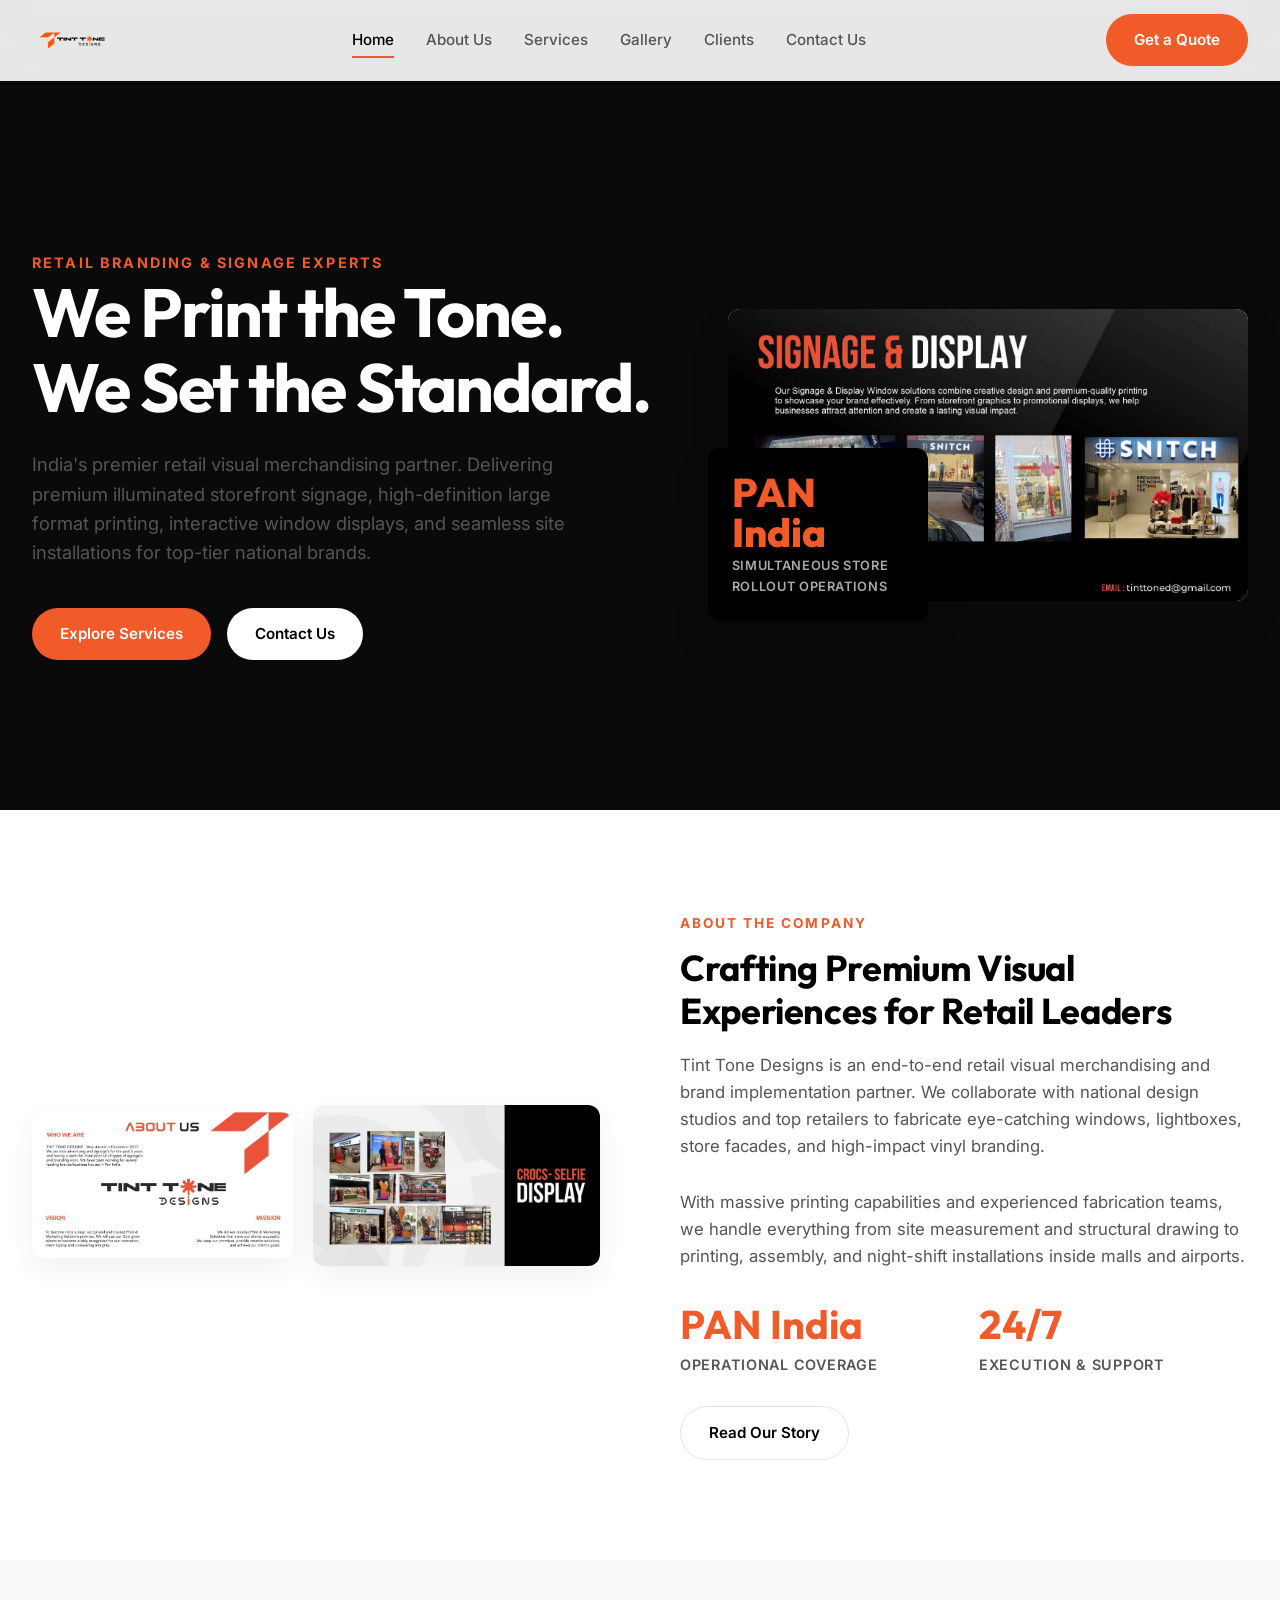
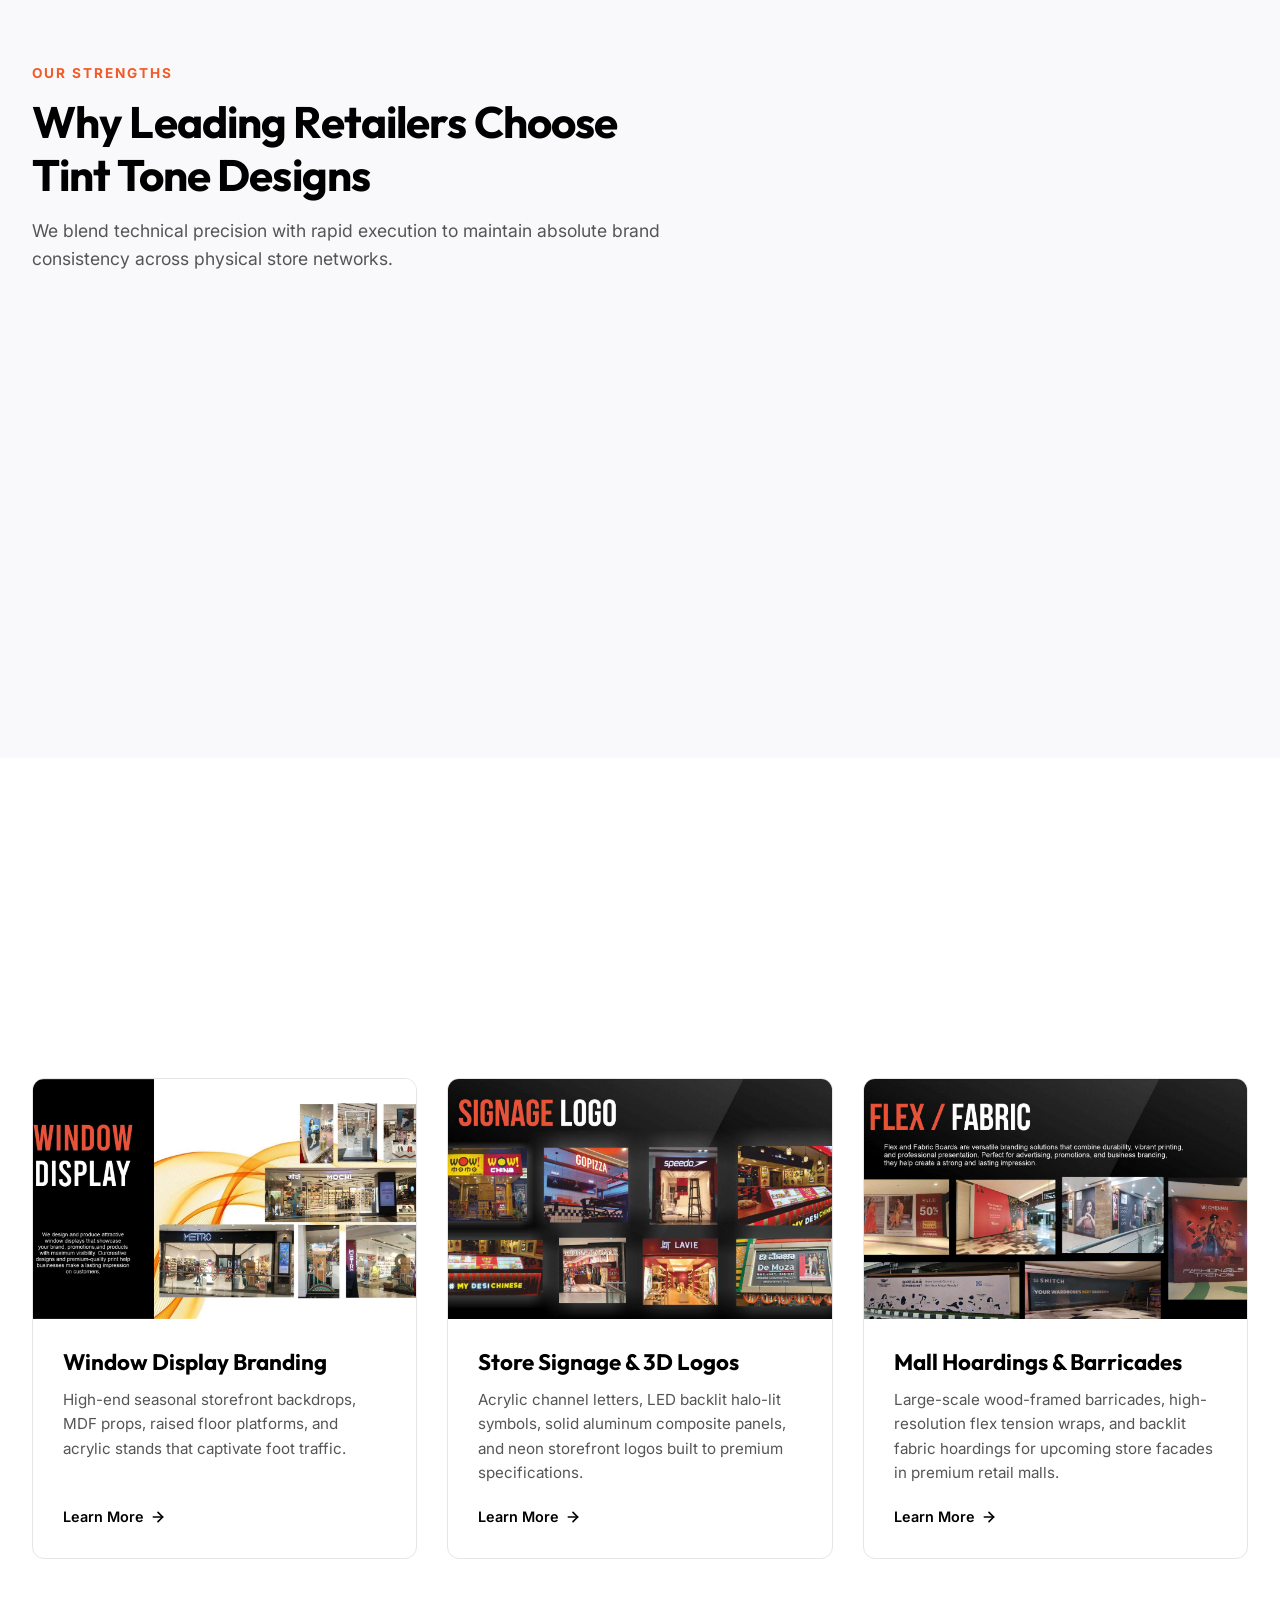
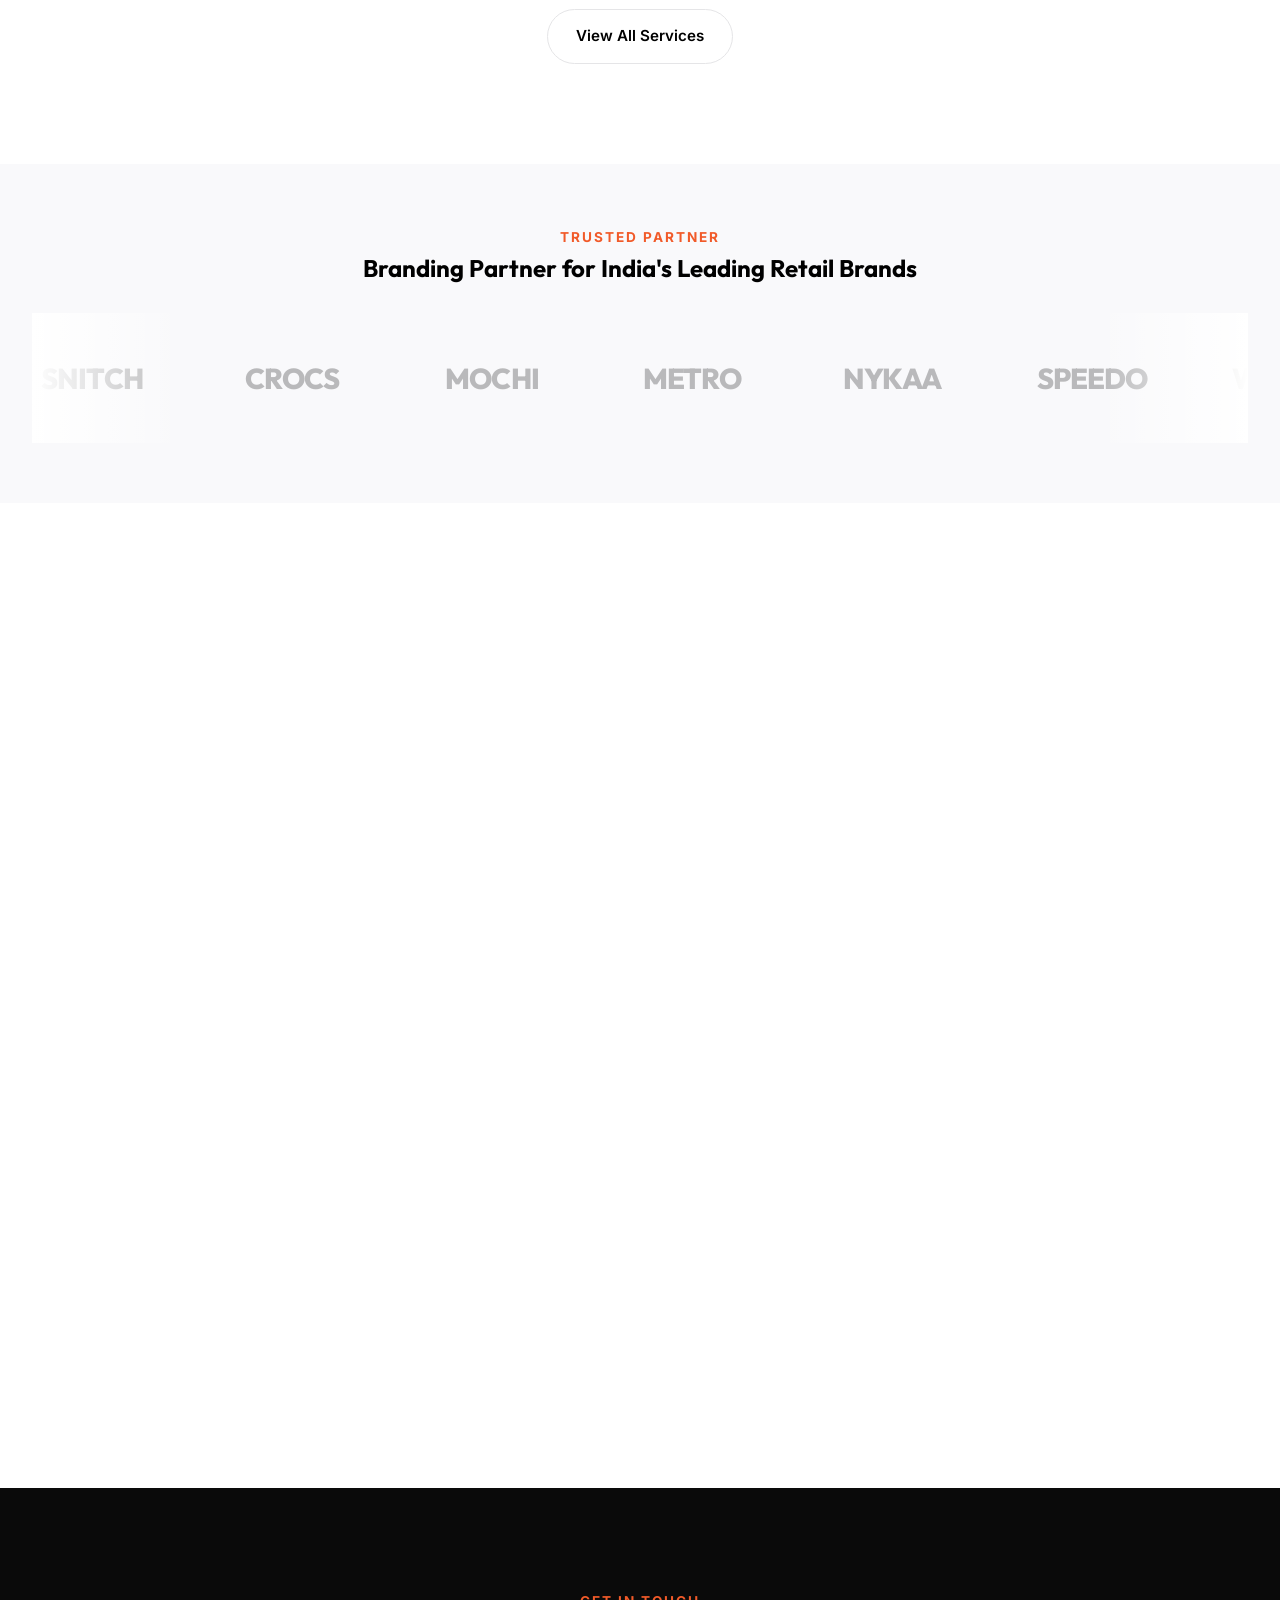
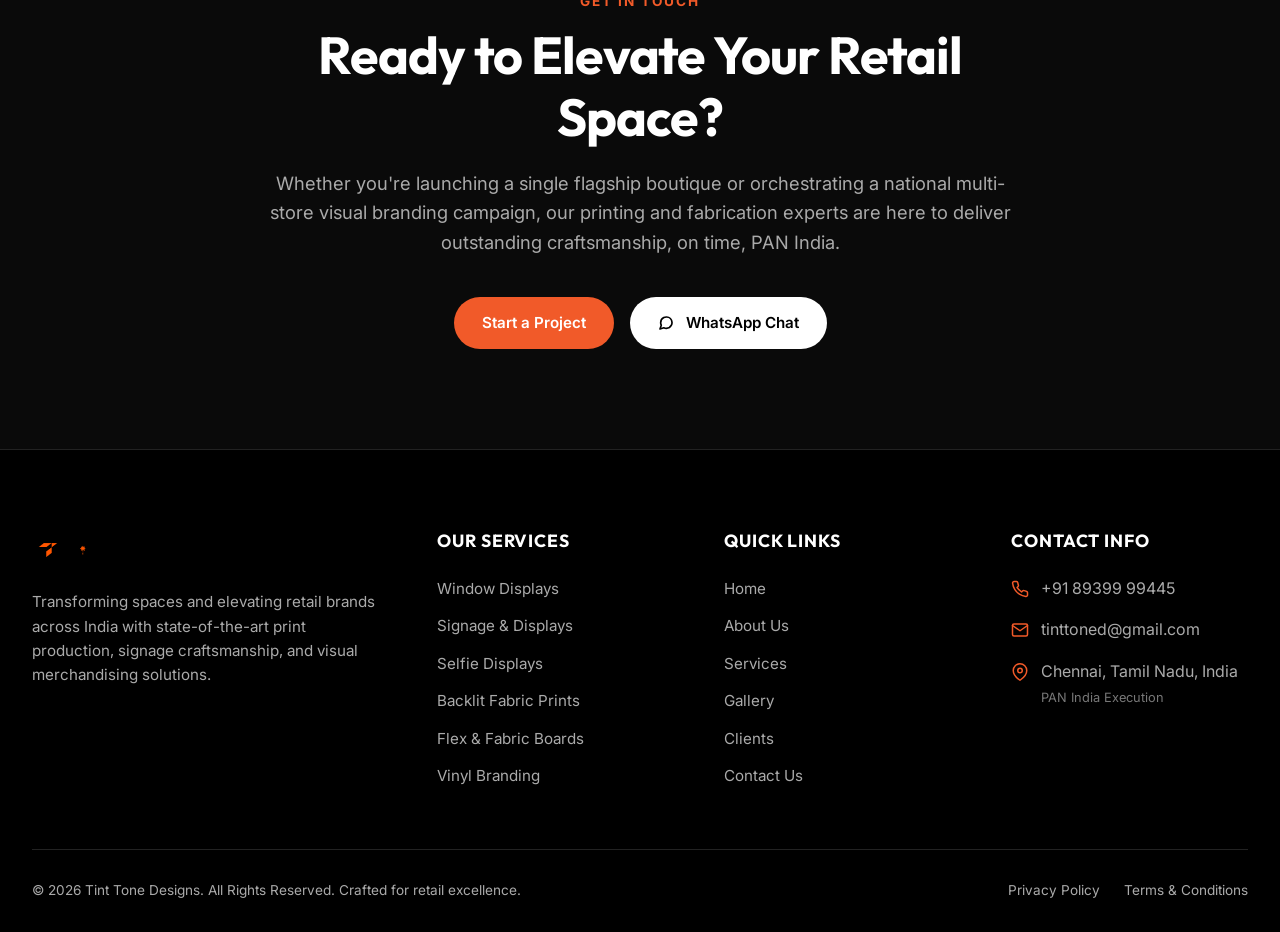
==== index.html @ 937b373a "Initial commit: Tint Tone Design website" ====
<!DOCTYPE html>
<html lang="en">
<head>
    <meta charset="UTF-8">
    <meta name="viewport" content="width=device-width, initial-scale=1.0">
    <title>Tint Tone Designs | Premium Retail Branding, Signage & Large Format Printing</title>
    <meta name="description" content="Tint Tone Designs is a premier retail branding, print production, and signage manufacturing company in India. End-to-end site branding, illuminated logos, and mall barricades.">
    <link rel="stylesheet" href="css/style.css">
</head>
<body>

    <!-- Header / Navbar -->
    <header class="header">
        <div class="container nav-container">
            <a href="index.html" class="logo">
                <img src="images/logo.png" alt="Tint Tone Designs Logo">
            </a>
            <nav class="nav-links">
                <a href="index.html" class="active">Home</a>
                <a href="about.html">About Us</a>
                <a href="services.html">Services</a>
                <a href="gallery.html">Gallery</a>
                <a href="clients.html">Clients</a>
                <a href="contact.html">Contact Us</a>
            </nav>
            <div class="nav-cta">
                <a href="contact.html" class="btn btn-primary">Get a Quote</a>
            </div>
            <div class="menu-toggle">
                <span></span>
                <span></span>
                <span></span>
            </div>
        </div>
    </header>

    <!-- Hero Section -->
    <section class="hero bg-dark">
        <div class="container">
            <div class="hero-grid">
                <div class="hero-content animate-fade-in">
                    <span class="hero-tag">Retail Branding & Signage Experts</span>
                    <h1>We Print the Tone. We Set the Standard.</h1>
                    <p>India's premier retail visual merchandising partner. Delivering premium illuminated storefront signage, high-definition large format printing, interactive window displays, and seamless site installations for top-tier national brands.</p>
                    <div class="hero-btns">
                        <a href="services.html" class="btn btn-primary">Explore Services</a>
                        <a href="contact.html" class="btn btn-white">Contact Us</a>
                    </div>
                </div>
                <div class="hero-image animate-fade-in" style="transition-delay: 0.2s;">
                    <div class="hero-img-wrapper">
                        <img src="images/TINT TONE  PORTFOLIO-05.jpg" alt="Premium Storefront Signage and Retail Branding Showcase - Snitch">
                    </div>
                    <div class="hero-badge">
                        <div class="number">PAN India</div>
                        <div class="text">Simultaneous Store Rollout Operations</div>
                    </div>
                </div>
            </div>
        </div>
    </section>

    <!-- Company Intro Section -->
    <section class="section">
        <div class="container">
            <div class="intro-grid">
                <div class="intro-image-grid animate-fade-in">
                    <div class="intro-img-col1">
                        <div class="intro-img">
                            <img src="images/TINT TONE  PORTFOLIO-02.jpg" alt="Tint Tone Designs Company Profile Cover">
                        </div>
                    </div>
                    <div class="intro-img">
                        <img src="images/TINT TONE  PORTFOLIO-06.jpg" alt="Retail Selfie Display Mockup - Crocs">
                    </div>
                </div>
                <div class="intro-content animate-fade-in" style="transition-delay: 0.2s;">
                    <span class="section-tag">About The Company</span>
                    <h3>Crafting Premium Visual Experiences for Retail Leaders</h3>
                    <p>Tint Tone Designs is an end-to-end retail visual merchandising and brand implementation partner. We collaborate with national design studios and top retailers to fabricate eye-catching windows, lightboxes, store facades, and high-impact vinyl branding.</p>
                    <p>With massive printing capabilities and experienced fabrication teams, we handle everything from site measurement and structural drawing to printing, assembly, and night-shift installations inside malls and airports.</p>
                    <div class="stats-grid">
                        <div class="stat-item">
                            <h4>PAN India</h4>
                            <p>Operational Coverage</p>
                        </div>
                        <div class="stat-item">
                            <h4>24/7</h4>
                            <p>Execution & Support</p>
                        </div>
                    </div>
                    <a href="about.html" class="btn btn-outline" style="margin-top: 30px;">Read Our Story</a>
                </div>
            </div>
        </div>
    </section>

    <!-- Why Choose Us Section -->
    <section class="section section-bg">
        <div class="container">
            <div class="section-header animate-fade-in">
                <span class="section-tag">Our Strengths</span>
                <h2>Why Leading Retailers Choose Tint Tone Designs</h2>
                <p>We blend technical precision with rapid execution to maintain absolute brand consistency across physical store networks.</p>
            </div>
            
            <div class="why-grid">
                <!-- Card 1 -->
                <div class="why-card animate-fade-in">
                    <div class="why-icon">
                        <svg xmlns="http://www.w3.org/2000/svg" width="24" height="24" viewBox="0 0 24 24" fill="none" stroke="currentColor" stroke-width="2" stroke-linecap="round" stroke-linejoin="round"><path d="M22 11.08V12a10 10 0 1 1-5.93-9.14"></path><polyline points="22 4 12 14.01 9 11.01"></polyline></svg>
                    </div>
                    <h3>End-to-End Delivery</h3>
                    <p>From initial site recce and engineering layouts to production, shipping, and professional on-site deployment, we run the entire pipeline.</p>
                </div>
                <!-- Card 2 -->
                <div class="why-card animate-fade-in" style="transition-delay: 0.1s;">
                    <div class="why-icon">
                        <svg xmlns="http://www.w3.org/2000/svg" width="24" height="24" viewBox="0 0 24 24" fill="none" stroke="currentColor" stroke-width="2" stroke-linecap="round" stroke-linejoin="round"><rect x="2" y="3" width="20" height="14" rx="2" ry="2"></rect><line x1="8" y1="21" x2="16" y2="21"></line><line x1="12" y1="17" x2="12" y2="21"></line></svg>
                    </div>
                    <h3>Advanced Print Labs</h3>
                    <p>Equipped with state-of-the-art Latex, UV flatbed, and sublimation fabric printers that ensure vibrant tones, precise colors, and durable finishes.</p>
                </div>
                <!-- Card 3 -->
                <div class="why-card animate-fade-in" style="transition-delay: 0.2s;">
                    <div class="why-icon">
                        <svg xmlns="http://www.w3.org/2000/svg" width="24" height="24" viewBox="0 0 24 24" fill="none" stroke="currentColor" stroke-width="2" stroke-linecap="round" stroke-linejoin="round"><path d="M12 22s8-4 8-10V5l-8-3-8 3v7c0 6 8 10 8 10z"></path></svg>
                    </div>
                    <h3>Mall Compliance Experts</h3>
                    <p>We work in perfect coordination with leading mall operations, ensuring proper structural stability certificates, fire-retardant materials, and safe overnight execution.</p>
                </div>
            </div>
        </div>
    </section>

    <!-- Featured Services Section -->
    <section class="section">
        <div class="container">
            <div class="section-header animate-fade-in">
                <span class="section-tag">What We Do</span>
                <h2>Specialized Retail Solutions</h2>
                <p>Discover our key print manufacturing and storefront visual branding capabilities.</p>
            </div>

            <div class="services-grid">
                <!-- Card 1 -->
                <div class="service-card animate-fade-in">
                    <div class="service-img-wrapper">
                        <img src="images/TINT TONE  PORTFOLIO-04.jpg" alt="Window Display Branding - Mochi / Metro">
                    </div>
                    <div class="service-card-body">
                        <h3>Window Display Branding</h3>
                        <p>High-end seasonal storefront backdrops, MDF props, raised floor platforms, and acrylic stands that captivate foot traffic.</p>
                        <a href="services.html#window-displays" class="service-card-link">
                            Learn More 
                            <svg xmlns="http://www.w3.org/2000/svg" width="16" height="16" viewBox="0 0 24 24" fill="none" stroke="currentColor" stroke-width="2.5" stroke-linecap="round" stroke-linejoin="round"><line x1="5" y1="12" x2="19" y2="12"></line><polyline points="12 5 19 12 12 19"></polyline></svg>
                        </a>
                    </div>
                </div>
                <!-- Card 2 -->
                <div class="service-card animate-fade-in" style="transition-delay: 0.1s;">
                    <div class="service-img-wrapper">
                        <img src="images/TINT TONE  PORTFOLIO-07.jpg" alt="Illuminated Signage & 3D Logo Fabrication">
                    </div>
                    <div class="service-card-body">
                        <h3>Store Signage & 3D Logos</h3>
                        <p>Acrylic channel letters, LED backlit halo-lit symbols, solid aluminum composite panels, and neon storefront logos built to premium specifications.</p>
                        <a href="services.html#store-signage" class="service-card-link">
                            Learn More 
                            <svg xmlns="http://www.w3.org/2000/svg" width="16" height="16" viewBox="0 0 24 24" fill="none" stroke="currentColor" stroke-width="2.5" stroke-linecap="round" stroke-linejoin="round"><line x1="5" y1="12" x2="19" y2="12"></line><polyline points="12 5 19 12 12 19"></polyline></svg>
                        </a>
                    </div>
                </div>
                <!-- Card 3 -->
                <div class="service-card animate-fade-in" style="transition-delay: 0.2s;">
                    <div class="service-img-wrapper">
                        <img src="images/TINT TONE  PORTFOLIO-09.jpg" alt="Mall Barricades & Hoardings - Third Wave Coffee / Snitch">
                    </div>
                    <div class="service-card-body">
                        <h3>Mall Hoardings & Barricades</h3>
                        <p>Large-scale wood-framed barricades, high-resolution flex tension wraps, and backlit fabric hoardings for upcoming store facades in premium retail malls.</p>
                        <a href="services.html#fabric-barricades" class="service-card-link">
                            Learn More 
                            <svg xmlns="http://www.w3.org/2000/svg" width="16" height="16" viewBox="0 0 24 24" fill="none" stroke="currentColor" stroke-width="2.5" stroke-linecap="round" stroke-linejoin="round"><line x1="5" y1="12" x2="19" y2="12"></line><polyline points="12 5 19 12 12 19"></polyline></svg>
                        </a>
                    </div>
                </div>
            </div>
            
            <div style="text-align: center; margin-top: 50px;" class="animate-fade-in">
                <a href="services.html" class="btn btn-outline">View All Services</a>
            </div>
        </div>
    </section>

    <!-- Client Logo Marquee Section -->
    <section class="section section-bg" style="padding: 60px 0;">
        <div class="container">
            <div style="text-align: center; margin-bottom: 30px;" class="animate-fade-in">
                <span class="section-tag">Trusted Partner</span>
                <h3 style="font-size: 1.5rem; margin-top: 5px;">Branding Partner for India's Leading Retail Brands</h3>
            </div>
            
            <div class="marquee-container animate-fade-in">
                <div class="marquee-track">
                    <!-- Original set -->
                    <div class="marquee-logo"><span>SNITCH</span></div>
                    <div class="marquee-logo"><span>CROCS</span></div>
                    <div class="marquee-logo"><span>MOCHI</span></div>
                    <div class="marquee-logo"><span>METRO</span></div>
                    <div class="marquee-logo"><span>NYKAA</span></div>
                    <div class="marquee-logo"><span>SPEEDO</span></div>
                    <div class="marquee-logo"><span>WOW! MOMO</span></div>
                    <div class="marquee-logo"><span>MEENA BAZAAR</span></div>
                    <div class="marquee-logo"><span>THIRD WAVE COFFEE</span></div>
                    <div class="marquee-logo"><span>LIFESTYLE</span></div>
                    
                    <!-- Duplicate set for infinite loop -->
                    <div class="marquee-logo"><span>SNITCH</span></div>
                    <div class="marquee-logo"><span>CROCS</span></div>
                    <div class="marquee-logo"><span>MOCHI</span></div>
                    <div class="marquee-logo"><span>METRO</span></div>
                    <div class="marquee-logo"><span>NYKAA</span></div>
                    <div class="marquee-logo"><span>SPEEDO</span></div>
                    <div class="marquee-logo"><span>WOW! MOMO</span></div>
                    <div class="marquee-logo"><span>MEENA BAZAAR</span></div>
                    <div class="marquee-logo"><span>THIRD WAVE COFFEE</span></div>
                    <div class="marquee-logo"><span>LIFESTYLE</span></div>
                </div>
            </div>
        </div>
    </section>

    <!-- Project Showcase Preview -->
    <section class="section">
        <div class="container">
            <div class="section-header animate-fade-in">
                <span class="section-tag">Portfolio Showcase</span>
                <h2>Recent Installations</h2>
                <p>Browse high-definition portfolio plates showing our visual branding and signage execution on sites.</p>
            </div>

            <div class="gallery-grid">
                <!-- Item 1 -->
                <div class="gallery-item animate-fade-in" data-src="images/TINT TONE  PORTFOLIO-04.jpg" data-caption="Window Display - Mochi & Metro Storefronts">
                    <img src="images/TINT TONE  PORTFOLIO-04.jpg" alt="Window Display - Mochi & Metro Storefronts">
                    <div class="gallery-item-overlay">
                        <h4>Window Display</h4>
                        <span>Mochi & Metro Shoes</span>
                    </div>
                </div>
                <!-- Item 2 -->
                <div class="gallery-item animate-fade-in" style="transition-delay: 0.1s;" data-src="images/TINT TONE  PORTFOLIO-05.jpg" data-caption="Storefront Signage & Display - Snitch">
                    <img src="images/TINT TONE  PORTFOLIO-05.jpg" alt="Storefront Signage & Display - Snitch">
                    <div class="gallery-item-overlay">
                        <h4>Signage & Display</h4>
                        <span>Snitch Retail Store</span>
                    </div>
                </div>
                <!-- Item 3 -->
                <div class="gallery-item animate-fade-in" style="transition-delay: 0.2s;" data-src="images/TINT TONE  PORTFOLIO-06.jpg" data-caption="Interactive Selfie Display - Crocs Store">
                    <img src="images/TINT TONE  PORTFOLIO-06.jpg" alt="Interactive Selfie Display - Crocs Store">
                    <div class="gallery-item-overlay">
                        <h4>Selfie Display Setup</h4>
                        <span>Crocs Interactive In-Store</span>
                    </div>
                </div>
                <!-- Item 4 -->
                <div class="gallery-item animate-fade-in" style="transition-delay: 0.3s;" data-src="images/TINT TONE  PORTFOLIO-07.jpg" data-caption="Signage Logo & Illuminated Branding - Wow! Momo, Speedo, Meena Bazaar">
                    <img src="images/TINT TONE  PORTFOLIO-07.jpg" alt="Signage Logo & Illuminated Branding - Wow! Momo, Speedo, Meena Bazaar">
                    <div class="gallery-item-overlay">
                        <h4>Illuminated Logos</h4>
                        <span>Various Retail Brands</span>
                    </div>
                </div>
            </div>

            <div style="text-align: center; margin-top: 50px;" class="animate-fade-in">
                <a href="gallery.html" class="btn btn-primary">Open Full Gallery</a>
            </div>
        </div>
    </section>

    <!-- Project Lightbox Modal -->
    <div id="lightbox" class="lightbox-modal">
        <div class="lightbox-content">
            <button class="lightbox-close">&times;</button>
            <button class="lightbox-nav lightbox-prev">&#10094;</button>
            <img class="lightbox-img" src="" alt="Lightbox View">
            <button class="lightbox-nav lightbox-next">&#10095;</button>
            <div class="lightbox-caption"></div>
        </div>
    </div>

    <!-- Contact CTA Section -->
    <section class="section bg-dark cta-section">
        <div class="container animate-fade-in">
            <div class="cta-content">
                <span class="section-tag" style="color: var(--primary);">Get in touch</span>
                <h2 style="margin-top: 10px;">Ready to Elevate Your Retail Space?</h2>
                <p>Whether you're launching a single flagship boutique or orchestrating a national multi-store visual branding campaign, our printing and fabrication experts are here to deliver outstanding craftsmanship, on time, PAN India.</p>
                <div class="cta-btns">
                    <a href="contact.html" class="btn btn-primary">Start a Project</a>
                    <a href="https://wa.me/918939999445" target="_blank" class="btn btn-white">
                        <svg xmlns="http://www.w3.org/2000/svg" width="16" height="16" viewBox="0 0 24 24" fill="none" stroke="currentColor" stroke-width="2.5" stroke-linecap="round" stroke-linejoin="round" style="vertical-align: middle; margin-right: 4px;"><path d="M21 11.5a8.38 8.38 0 0 1-.9 3.8 8.5 8.5 0 0 1-7.6 4.7 8.38 8.38 0 0 1-3.8-.9L3 21l1.9-5.7a8.38 8.38 0 0 1-.9-3.8 8.5 8.5 0 0 1 4.7-7.6 8.38 8.38 0 0 1 3.8-.9h.5a8.48 8.48 0 0 1 8 8v.5z"></path></svg>
                        WhatsApp Chat
                    </a>
                </div>
            </div>
        </div>
    </section>

    <!-- Footer -->
    <footer class="footer">
        <div class="container">
            <div class="footer-grid">
                <div class="footer-col footer-col-logo">
                    <img src="images/logo.png" alt="Tint Tone Designs Logo">
                    <p style="margin-top: 15px;">Transforming spaces and elevating retail brands across India with state-of-the-art print production, signage craftsmanship, and visual merchandising solutions.</p>
                </div>
                <div class="footer-col">
                    <h3>Our Services</h3>
                    <ul class="footer-links">
                        <li><a href="services.html#window-displays">Window Displays</a></li>
                        <li><a href="services.html#store-signage">Signage & Displays</a></li>
                        <li><a href="services.html#interactive-selfie">Selfie Displays</a></li>
                        <li><a href="services.html#backlit-fabric">Backlit Fabric Prints</a></li>
                        <li><a href="services.html#fabric-barricades">Flex & Fabric Boards</a></li>
                        <li><a href="services.html#vinyl-branding">Vinyl Branding</a></li>
                    </ul>
                </div>
                <div class="footer-col">
                    <h3>Quick Links</h3>
                    <ul class="footer-links">
                        <li><a href="index.html">Home</a></li>
                        <li><a href="about.html">About Us</a></li>
                        <li><a href="services.html">Services</a></li>
                        <li><a href="gallery.html">Gallery</a></li>
                        <li><a href="clients.html">Clients</a></li>
                        <li><a href="contact.html">Contact Us</a></li>
                    </ul>
                </div>
                <div class="footer-col">
                    <h3>Contact Info</h3>
                    <div class="footer-contact-info">
                        <div class="footer-contact-item">
                            <svg xmlns="http://www.w3.org/2000/svg" width="18" height="18" viewBox="0 0 24 24" fill="none" stroke="currentColor" stroke-width="2" stroke-linecap="round" stroke-linejoin="round"><path d="M22 16.92v3a2 2 0 0 1-2.18 2 19.79 19.79 0 0 1-8.63-3.07 19.5 19.5 0 0 1-6-6 19.79 19.79 0 0 1-3.07-8.67A2 2 0 0 1 4.11 2h3a2 2 0 0 1 2 1.72 12.84 12.84 0 0 0 .7 2.81 2 2 0 0 1-.45 2.11L8.09 9.91a16 16 0 0 0 6 6l1.27-1.27a2 2 0 0 1 2.11-.45 12.84 12.84 0 0 0 2.81.7A2 2 0 0 1 22 16.92z"></path></svg>
                            <span>+91 89399 99445</span>
                        </div>
                        <div class="footer-contact-item">
                            <svg xmlns="http://www.w3.org/2000/svg" width="18" height="18" viewBox="0 0 24 24" fill="none" stroke="currentColor" stroke-width="2" stroke-linecap="round" stroke-linejoin="round"><path d="M4 4h16c1.1 0 2 .9 2 2v12c0 1.1-.9 2-2 2H4c-1.1 0-2-.9-2-2V6c0-1.1.9-2 2-2z"></path><polyline points="22,6 12,13 2,6"></polyline></svg>
                            <span>tinttoned@gmail.com</span>
                        </div>
                        <div class="footer-contact-item">
                            <svg xmlns="http://www.w3.org/2000/svg" width="18" height="18" viewBox="0 0 24 24" fill="none" stroke="currentColor" stroke-width="2" stroke-linecap="round" stroke-linejoin="round"><path d="M21 10c0 7-9 13-9 13s-9-6-9-13a9 9 0 0 1 18 0z"></path><circle cx="12" cy="10" r="3"></circle></svg>
                            <span>Chennai, Tamil Nadu, India<br><span style="font-size: 0.8rem; opacity: 0.7;">PAN India Execution</span></span>
                        </div>
                    </div>
                </div>
            </div>
            <div class="footer-bottom">
                <p>&copy; <span id="currentYear"></span> Tint Tone Designs. All Rights Reserved. Crafted for retail excellence.</p>
                <div class="footer-bottom-links">
                    <a href="#">Privacy Policy</a>
                    <a href="#">Terms & Conditions</a>
                </div>
            </div>
        </div>
    </footer>

    <script src="js/main.js"></script>
</body>
</html>
---- css/style.css ----
@import url('https://fonts.googleapis.com/css2?family=Inter:wght@300;400;500;600;700&family=Outfit:wght@400;500;600;700;800&display=swap');

:root {
    --primary: #F15A29;
    --primary-rgb: 241, 90, 41;
    --primary-dark: #d6491a;
    --black: #000000;
    --dark-bg: #0a0a0a;
    --dark-card: #141414;
    --dark-border: #222222;
    --text-dark: #111111;
    --text-muted: #555555;
    --text-light: #ffffff;
    --text-light-muted: #aaaaaa;
    --light-bg: #ffffff;
    --section-bg: #f9f9fb;
    --border-color: #e5e5e7;
    --font-title: 'Outfit', sans-serif;
    --font-body: 'Inter', sans-serif;
    --transition: all 0.4s cubic-bezier(0.16, 1, 0.3, 1);
    --shadow-sm: 0 2px 8px rgba(0, 0, 0, 0.04);
    --shadow-md: 0 10px 30px rgba(0, 0, 0, 0.06);
    --shadow-lg: 0 20px 40px rgba(0, 0, 0, 0.1);
    --radius-sm: 6px;
    --radius-md: 12px;
    --radius-lg: 24px;
    --radius-full: 9999px;
}

/* Base reset */
* {
    margin: 0;
    padding: 0;
    box-sizing: border-box;
}

html {
    scroll-behavior: smooth;
    font-size: 16px;
}

body {
    font-family: var(--font-body);
    background-color: var(--light-bg);
    color: var(--text-dark);
    line-height: 1.6;
    overflow-x: hidden;
    -webkit-font-smoothing: antialiased;
}

h1, h2, h3, h4, h5, h6 {
    font-family: var(--font-title);
    font-weight: 700;
    line-height: 1.2;
    color: var(--black);
}

a {
    text-decoration: none;
    color: inherit;
    transition: var(--transition);
}

img {
    max-width: 100%;
    height: auto;
    display: block;
}

ul {
    list-style: none;
}

button, input, textarea {
    font-family: inherit;
    border: none;
    outline: none;
    background: none;
}

/* Utility classes */
.container {
    width: 100%;
    max-width: 1280px;
    margin: 0 auto;
    padding: 0 32px;
}

@media (max-width: 768px) {
    .container {
        padding: 0 20px;
    }
}

.section {
    padding: 100px 0;
}

@media (max-width: 768px) {
    .section {
        padding: 70px 0;
    }
}

.section-bg {
    background-color: var(--section-bg);
}

.section-header {
    max-width: 650px;
    margin-bottom: 60px;
}

.section-header h2 {
    font-size: 2.75rem;
    margin-top: 10px;
    letter-spacing: -0.02em;
}

@media (max-width: 768px) {
    .section-header h2 {
        font-size: 2.25rem;
    }
}

.section-tag {
    font-size: 0.85rem;
    font-weight: 700;
    text-transform: uppercase;
    letter-spacing: 0.15em;
    color: var(--primary);
    display: inline-block;
}

.section-header p {
    font-size: 1.1rem;
    color: var(--text-muted);
    margin-top: 15px;
}

.text-orange {
    color: var(--primary);
}

.bg-dark {
    background-color: var(--dark-bg);
    color: var(--text-light);
}

.bg-dark h1, .bg-dark h2, .bg-dark h3, .bg-dark h4 {
    color: var(--text-light);
}

/* Buttons */
.btn {
    display: inline-flex;
    align-items: center;
    justify-content: center;
    padding: 14px 28px;
    font-size: 0.95rem;
    font-weight: 600;
    border-radius: var(--radius-full);
    transition: var(--transition);
    cursor: pointer;
    gap: 8px;
}

.btn-primary {
    background-color: var(--primary);
    color: var(--text-light);
}

.btn-primary:hover {
    background-color: var(--primary-dark);
    transform: translateY(-2px);
    box-shadow: 0 10px 20px rgba(241, 90, 41, 0.2);
}

.btn-outline {
    border: 1px solid var(--border-color);
    color: var(--black);
}

.btn-outline:hover {
    border-color: var(--black);
    background-color: var(--black);
    color: var(--text-light);
    transform: translateY(-2px);
}

.btn-white {
    background-color: var(--light-bg);
    color: var(--black);
}

.btn-white:hover {
    background-color: var(--border-color);
    transform: translateY(-2px);
    box-shadow: 0 10px 20px rgba(255, 255, 255, 0.1);
}

.btn-dark {
    background-color: var(--black);
    color: var(--text-light);
}

.btn-dark:hover {
    background-color: #222222;
    transform: translateY(-2px);
}

/* Header & Navbar */
.header {
    position: fixed;
    top: 0;
    left: 0;
    width: 100%;
    z-index: 1000;
    background-color: rgba(255, 255, 255, 0.9);
    backdrop-filter: blur(15px);
    border-bottom: 1px solid var(--border-color);
    transition: var(--transition);
}

.header.scrolled {
    padding: 10px 0;
    box-shadow: var(--shadow-sm);
}

.nav-container {
    display: flex;
    justify-content: space-between;
    align-items: center;
    height: 80px;
    transition: var(--transition);
}

.header.scrolled .nav-container {
    height: 65px;
}

.logo img {
    height: 45px;
    width: auto;
    object-fit: contain;
    transition: var(--transition);
}

.header.scrolled .logo img {
    height: 38px;
}

.nav-links {
    display: flex;
    gap: 32px;
}

.nav-links a {
    font-size: 0.95rem;
    font-weight: 500;
    color: var(--text-muted);
    position: relative;
    padding: 6px 0;
}

.nav-links a:hover, .nav-links a.active {
    color: var(--black);
}

.nav-links a::after {
    content: '';
    position: absolute;
    bottom: 0;
    left: 0;
    width: 0;
    height: 2px;
    background-color: var(--primary);
    transition: var(--transition);
}

.nav-links a:hover::after, .nav-links a.active::after {
    width: 100%;
}

.nav-cta {
    display: flex;
    align-items: center;
}

.menu-toggle {
    display: none;
    flex-direction: column;
    gap: 6px;
    cursor: pointer;
    z-index: 1001;
    width: 28px;
    height: 20px;
    justify-content: space-between;
}

.menu-toggle span {
    display: block;
    width: 100%;
    height: 2px;
    background-color: var(--black);
    transition: var(--transition);
}

/* Mobile Menu */
@media (max-width: 992px) {
    .menu-toggle {
        display: flex;
    }

    .nav-links {
        position: fixed;
        top: 0;
        right: -100%;
        width: 300px;
        height: 100vh;
        background-color: var(--light-bg);
        flex-direction: column;
        padding: 100px 40px;
        gap: 24px;
        box-shadow: var(--shadow-lg);
        transition: var(--transition);
        z-index: 999;
    }

    .nav-links.active {
        right: 0;
    }

    .nav-cta {
        display: none;
    }
    
    .menu-toggle.active span:nth-child(1) {
        transform: translateY(9px) rotate(45deg);
    }
    
    .menu-toggle.active span:nth-child(2) {
        opacity: 0;
    }
    
    .menu-toggle.active span:nth-child(3) {
        transform: translateY(-9px) rotate(-45deg);
    }
}

/* Hero Section */
.hero {
    position: relative;
    min-height: 90vh;
    display: flex;
    align-items: center;
    padding-top: 100px;
    overflow: hidden;
}

.hero-grid {
    display: grid;
    grid-template-columns: 1.1fr 0.9fr;
    align-items: center;
    gap: 60px;
}

@media (max-width: 992px) {
    .hero-grid {
        grid-template-columns: 1fr;
        text-align: center;
        gap: 40px;
    }
}

.hero-content {
    max-width: 650px;
}

.hero-tag {
    font-size: 0.9rem;
    font-weight: 700;
    text-transform: uppercase;
    letter-spacing: 0.15em;
    color: var(--primary);
    margin-bottom: 20px;
}

.hero-content h1 {
    font-size: 4.25rem;
    line-height: 1.1;
    letter-spacing: -0.03em;
    margin-bottom: 25px;
}

@media (max-width: 768px) {
    .hero-content h1 {
        font-size: 3rem;
    }
}

.hero-content p {
    font-size: 1.15rem;
    color: var(--text-muted);
    margin-bottom: 40px;
    font-weight: 400;
    max-width: 550px;
}

@media (max-width: 992px) {
    .hero-content p {
        margin-left: auto;
        margin-right: auto;
    }
}

.hero-btns {
    display: flex;
    gap: 16px;
}

@media (max-width: 992px) {
    .hero-btns {
        justify-content: center;
    }
}

@media (max-width: 480px) {
    .hero-btns {
        flex-direction: column;
        align-items: stretch;
    }
}

.hero-image {
    position: relative;
    width: 100%;
}

.hero-img-wrapper {
    position: relative;
    border-radius: var(--radius-md);
    overflow: hidden;
    box-shadow: var(--shadow-lg);
    background-color: var(--border-color);
}

.hero-img-wrapper img {
    width: 100%;
    height: 100%;
    object-fit: cover;
    transform: scale(1.02);
    transition: var(--transition);
}

.hero-img-wrapper:hover img {
    transform: scale(1.05);
}

.hero-badge {
    position: absolute;
    bottom: -20px;
    left: -20px;
    background-color: var(--black);
    color: var(--text-light);
    padding: 24px;
    border-radius: var(--radius-md);
    box-shadow: var(--shadow-lg);
    z-index: 10;
    max-width: 220px;
}

@media (max-width: 768px) {
    .hero-badge {
        display: none;
    }
}

.hero-badge .number {
    font-family: var(--font-title);
    font-size: 2.5rem;
    font-weight: 800;
    color: var(--primary);
    line-height: 1;
    margin-bottom: 4px;
}

.hero-badge .text {
    font-size: 0.8rem;
    font-weight: 600;
    text-transform: uppercase;
    letter-spacing: 0.05em;
    color: var(--text-light-muted);
}

/* Introduction / About Summary Section */
.intro-grid {
    display: grid;
    grid-template-columns: 1fr 1fr;
    gap: 80px;
    align-items: center;
}

@media (max-width: 992px) {
    .intro-grid {
        grid-template-columns: 1fr;
        gap: 40px;
    }
}

.intro-image-grid {
    display: grid;
    grid-template-columns: 1fr 1.1fr;
    gap: 20px;
    align-items: center;
}

.intro-img-col1 {
    display: flex;
    flex-direction: column;
    gap: 20px;
}

.intro-img {
    border-radius: var(--radius-md);
    overflow: hidden;
    box-shadow: var(--shadow-md);
}

.intro-img img {
    width: 100%;
    object-fit: cover;
}

.intro-content h3 {
    font-size: 2.25rem;
    margin-top: 10px;
    margin-bottom: 20px;
    letter-spacing: -0.01em;
}

.intro-content p {
    color: var(--text-muted);
    font-size: 1.05rem;
    margin-bottom: 30px;
}

.stats-grid {
    display: grid;
    grid-template-columns: 1fr 1fr;
    gap: 30px;
}

.stat-item h4 {
    font-size: 2.5rem;
    font-weight: 700;
    color: var(--primary);
}

.stat-item p {
    font-size: 0.9rem;
    font-weight: 600;
    text-transform: uppercase;
    letter-spacing: 0.05em;
    color: var(--text-muted);
    margin-top: 5px;
    margin-bottom: 0;
}

/* Why Choose Us Section */
.why-grid {
    display: grid;
    grid-template-columns: repeat(3, 1fr);
    gap: 30px;
}

@media (max-width: 992px) {
    .why-grid {
        grid-template-columns: repeat(2, 1fr);
    }
}

@media (max-width: 768px) {
    .why-grid {
        grid-template-columns: 1fr;
    }
}

.why-card {
    background-color: var(--light-bg);
    border: 1px solid var(--border-color);
    padding: 40px;
    border-radius: var(--radius-md);
    transition: var(--transition);
}

.why-card:hover {
    transform: translateY(-5px);
    box-shadow: var(--shadow-md);
    border-color: var(--primary);
}

.why-icon {
    width: 60px;
    height: 60px;
    background-color: rgba(241, 90, 41, 0.06);
    border-radius: 50%;
    display: flex;
    align-items: center;
    justify-content: center;
    margin-bottom: 24px;
    color: var(--primary);
    font-size: 1.5rem;
    transition: var(--transition);
}

.why-card:hover .why-icon {
    background-color: var(--primary);
    color: var(--text-light);
}

.why-card h3 {
    font-size: 1.35rem;
    margin-bottom: 12px;
}

.why-card p {
    color: var(--text-muted);
    font-size: 0.95rem;
}

/* Services Page & Cards */
.services-grid {
    display: grid;
    grid-template-columns: repeat(3, 1fr);
    gap: 30px;
}

@media (max-width: 992px) {
    .services-grid {
        grid-template-columns: repeat(2, 1fr);
    }
}

@media (max-width: 768px) {
    .services-grid {
        grid-template-columns: 1fr;
    }
}

.service-card {
    background-color: var(--light-bg);
    border: 1px solid var(--border-color);
    border-radius: var(--radius-md);
    overflow: hidden;
    transition: var(--transition);
    height: 100%;
    display: flex;
    flex-direction: column;
}

.service-card:hover {
    transform: translateY(-5px);
    box-shadow: var(--shadow-md);
    border-color: var(--primary);
}

.service-img-wrapper {
    position: relative;
    height: 240px;
    overflow: hidden;
    background-color: var(--border-color);
}

.service-img-wrapper img {
    width: 100%;
    height: 100%;
    object-fit: cover;
    transition: var(--transition);
}

.service-card:hover .service-img-wrapper img {
    transform: scale(1.05);
}

.service-card-body {
    padding: 30px;
    flex-grow: 1;
    display: flex;
    flex-direction: column;
}

.service-card h3 {
    font-size: 1.4rem;
    margin-bottom: 12px;
}

.service-card p {
    color: var(--text-muted);
    font-size: 0.95rem;
    margin-bottom: 20px;
    flex-grow: 1;
}

.service-card-link {
    font-weight: 600;
    font-size: 0.9rem;
    color: var(--black);
    display: inline-flex;
    align-items: center;
    gap: 6px;
    margin-top: auto;
}

.service-card-link svg {
    transition: var(--transition);
}

.service-card:hover .service-card-link {
    color: var(--primary);
}

.service-card:hover .service-card-link svg {
    transform: translateX(4px);
}

/* Gallery & Lightbox */
.gallery-filter {
    display: flex;
    justify-content: center;
    gap: 12px;
    margin-bottom: 40px;
    flex-wrap: wrap;
}

.filter-btn {
    padding: 10px 24px;
    font-size: 0.9rem;
    font-weight: 600;
    border-radius: var(--radius-full);
    border: 1px solid var(--border-color);
    cursor: pointer;
    transition: var(--transition);
    background-color: var(--light-bg);
}

.filter-btn.active, .filter-btn:hover {
    background-color: var(--black);
    color: var(--text-light);
    border-color: var(--black);
}

.gallery-grid {
    display: grid;
    grid-template-columns: repeat(3, 1fr);
    gap: 30px;
}

@media (max-width: 992px) {
    .gallery-grid {
        grid-template-columns: repeat(2, 1fr);
    }
}

@media (max-width: 768px) {
    .gallery-grid {
        grid-template-columns: 1fr;
    }
}

.gallery-item {
    position: relative;
    border-radius: var(--radius-md);
    overflow: hidden;
    aspect-ratio: 16/9;
    box-shadow: var(--shadow-sm);
    cursor: pointer;
    background-color: var(--border-color);
}

.gallery-item img {
    width: 100%;
    height: 100%;
    object-fit: cover;
    transition: var(--transition);
}

.gallery-item-overlay {
    position: absolute;
    top: 0;
    left: 0;
    width: 100%;
    height: 100%;
    background: linear-gradient(0deg, rgba(0,0,0,0.85) 0%, rgba(0,0,0,0.2) 60%, rgba(0,0,0,0) 100%);
    display: flex;
    flex-direction: column;
    justify-content: flex-end;
    padding: 24px;
    opacity: 0;
    transition: var(--transition);
}

.gallery-item:hover img {
    transform: scale(1.05);
}

.gallery-item:hover .gallery-item-overlay {
    opacity: 1;
}

.gallery-item-overlay h4 {
    color: var(--text-light);
    font-size: 1.25rem;
    margin-bottom: 6px;
}

.gallery-item-overlay span {
    color: var(--primary);
    font-size: 0.85rem;
    font-weight: 700;
    text-transform: uppercase;
    letter-spacing: 0.1em;
}

/* Lightbox Modal */
.lightbox-modal {
    position: fixed;
    top: 0;
    left: 0;
    width: 100%;
    height: 100%;
    background-color: rgba(0, 0, 0, 0.95);
    z-index: 2000;
    display: none;
    align-items: center;
    justify-content: center;
    opacity: 0;
    transition: opacity 0.3s ease;
}

.lightbox-modal.active {
    display: flex;
    opacity: 1;
}

.lightbox-content {
    position: relative;
    max-width: 90%;
    max-height: 85%;
    display: flex;
    flex-direction: column;
    align-items: center;
}

.lightbox-img {
    max-width: 100%;
    max-height: 80vh;
    object-fit: contain;
    border-radius: 4px;
    box-shadow: 0 10px 40px rgba(0,0,0,0.5);
}

.lightbox-caption {
    color: var(--text-light);
    margin-top: 15px;
    font-family: var(--font-title);
    font-size: 1.25rem;
    font-weight: 600;
    text-align: center;
}

.lightbox-close {
    position: absolute;
    top: -40px;
    right: 0;
    color: var(--text-light);
    font-size: 2rem;
    cursor: pointer;
    background: none;
    border: none;
}

.lightbox-nav {
    position: absolute;
    top: 50%;
    transform: translateY(-50%);
    color: var(--text-light);
    font-size: 2.5rem;
    cursor: pointer;
    background: none;
    border: none;
    padding: 10px;
    user-select: none;
}

.lightbox-prev {
    left: -60px;
}

.lightbox-next {
    right: -60px;
}

@media (max-width: 768px) {
    .lightbox-prev {
        left: 10px;
    }
    .lightbox-next {
        right: 10px;
    }
    .lightbox-close {
        right: 10px;
        top: -45px;
    }
}

/* Client Logo Slider / Marquee & Grid */
.marquee-container {
    overflow: hidden;
    white-space: nowrap;
    position: relative;
    padding: 40px 0;
}

.marquee-container::before, .marquee-container::after {
    content: '';
    position: absolute;
    top: 0;
    width: 150px;
    height: 100%;
    z-index: 2;
}

.marquee-container::before {
    left: 0;
    background: linear-gradient(90deg, var(--light-bg) 0%, rgba(255,255,255,0) 100%);
}

.marquee-container::after {
    right: 0;
    background: linear-gradient(270deg, var(--light-bg) 0%, rgba(255,255,255,0) 100%);
}

.marquee-track {
    display: inline-flex;
    animation: scrollMarquee 25s linear infinite;
    gap: 80px;
}

@keyframes scrollMarquee {
    0% { transform: translateX(0); }
    100% { transform: translateX(-50%); }
}

.marquee-logo {
    display: flex;
    align-items: center;
    justify-content: center;
    height: 50px;
    min-width: 120px;
}

.marquee-logo span {
    font-family: var(--font-title);
    font-size: 1.8rem;
    font-weight: 800;
    letter-spacing: -0.03em;
    color: var(--black);
    opacity: 0.25;
    transition: var(--transition);
}

.marquee-logo span:hover {
    opacity: 0.9;
    color: var(--primary);
}

/* Clients Grid Page */
.clients-grid {
    display: grid;
    grid-template-columns: repeat(4, 1fr);
    gap: 30px;
}

@media (max-width: 992px) {
    .clients-grid {
        grid-template-columns: repeat(3, 1fr);
    }
}

@media (max-width: 576px) {
    .clients-grid {
        grid-template-columns: repeat(2, 1fr);
    }
}

.client-card {
    background-color: var(--light-bg);
    border: 1px solid var(--border-color);
    padding: 40px;
    border-radius: var(--radius-md);
    display: flex;
    align-items: center;
    justify-content: center;
    height: 140px;
    transition: var(--transition);
}

.client-card:hover {
    transform: translateY(-4px);
    border-color: var(--primary);
    box-shadow: var(--shadow-md);
}

.client-card span {
    font-family: var(--font-title);
    font-size: 1.8rem;
    font-weight: 800;
    letter-spacing: -0.03em;
    color: var(--black);
    opacity: 0.4;
    transition: var(--transition);
}

.client-card:hover span {
    opacity: 1;
    color: var(--primary);
}

/* About Page Specific Layout */
.about-hero {
    padding-top: 160px;
    padding-bottom: 60px;
}

.about-vision-mission {
    padding: 80px 0;
}

.vm-grid {
    display: grid;
    grid-template-columns: 1fr 1fr;
    gap: 60px;
}

@media (max-width: 992px) {
    .vm-grid {
        grid-template-columns: 1fr;
        gap: 40px;
    }
}

.vm-card {
    background-color: var(--light-bg);
    border: 1px solid var(--border-color);
    padding: 50px;
    border-radius: var(--radius-md);
    transition: var(--transition);
    position: relative;
    overflow: hidden;
}

.vm-card::before {
    content: '';
    position: absolute;
    top: 0;
    left: 0;
    width: 4px;
    height: 100%;
    background-color: var(--primary);
}

.vm-card h3 {
    font-size: 1.8rem;
    margin-bottom: 20px;
}

.vm-card p {
    color: var(--text-muted);
    font-size: 1.05rem;
}

/* Contact Form & Page Styles */
.contact-grid {
    display: grid;
    grid-template-columns: 0.9fr 1.1fr;
    gap: 80px;
    align-items: start;
}

@media (max-width: 992px) {
    .contact-grid {
        grid-template-columns: 1fr;
        gap: 50px;
    }
}

.contact-info-list {
    display: flex;
    flex-direction: column;
    gap: 40px;
}

.contact-info-item {
    display: flex;
    gap: 20px;
}

.contact-info-icon {
    width: 50px;
    height: 50px;
    background-color: rgba(241, 90, 41, 0.08);
    border-radius: 50%;
    display: flex;
    align-items: center;
    justify-content: center;
    color: var(--primary);
    font-size: 1.25rem;
    flex-shrink: 0;
}

.contact-info-text h4 {
    font-size: 1.15rem;
    margin-bottom: 6px;
}

.contact-info-text p {
    color: var(--text-muted);
    font-size: 0.95rem;
}

.contact-form-wrapper {
    background-color: var(--light-bg);
    border: 1px solid var(--border-color);
    padding: 50px;
    border-radius: var(--radius-md);
    box-shadow: var(--shadow-md);
}

@media (max-width: 768px) {
    .contact-form-wrapper {
        padding: 30px;
    }
}

.contact-form {
    display: flex;
    flex-direction: column;
    gap: 24px;
}

.form-group {
    display: flex;
    flex-direction: column;
    gap: 8px;
}

.form-group label {
    font-size: 0.85rem;
    font-weight: 600;
    text-transform: uppercase;
    letter-spacing: 0.05em;
    color: var(--text-dark);
}

.form-control {
    width: 100%;
    padding: 14px 20px;
    border: 1px solid var(--border-color);
    border-radius: var(--radius-sm);
    font-size: 0.95rem;
    background-color: var(--section-bg);
    transition: var(--transition);
}

.form-control:focus {
    border-color: var(--primary);
    background-color: var(--light-bg);
    box-shadow: 0 0 0 4px rgba(241, 90, 41, 0.1);
}

textarea.form-control {
    resize: vertical;
    min-height: 140px;
}

.form-status {
    padding: 12px;
    border-radius: var(--radius-sm);
    font-size: 0.9rem;
    display: none;
}

.form-status.success {
    display: block;
    background-color: #e6f6ec;
    color: #1b8042;
    border: 1px solid #c8ecd5;
}

.form-status.error {
    display: block;
    background-color: #fdf2f2;
    color: #c81e1e;
    border: 1px solid #fde8e8;
}

/* Call to Action (CTA) Section */
.cta-section {
    position: relative;
    overflow: hidden;
    text-align: center;
}

.cta-content {
    max-width: 750px;
    margin: 0 auto;
}

.cta-content h2 {
    font-size: 3.25rem;
    margin-bottom: 20px;
    letter-spacing: -0.02em;
}

@media (max-width: 768px) {
    .cta-content h2 {
        font-size: 2.5rem;
    }
}

.cta-content p {
    font-size: 1.15rem;
    color: var(--text-light-muted);
    margin-bottom: 40px;
}

.cta-btns {
    display: flex;
    justify-content: center;
    gap: 16px;
}

@media (max-width: 480px) {
    .cta-btns {
        flex-direction: column;
        align-items: stretch;
    }
}

/* Footer */
.footer {
    background-color: var(--black);
    color: var(--text-light-muted);
    padding: 80px 0 30px 0;
    border-top: 1px solid var(--dark-border);
}

.footer-grid {
    display: grid;
    grid-template-columns: 1.5fr 1fr 1fr 1fr;
    gap: 50px;
    margin-bottom: 60px;
}

@media (max-width: 992px) {
    .footer-grid {
        grid-template-columns: 1fr 1fr;
        gap: 40px;
    }
}

@media (max-width: 576px) {
    .footer-grid {
        grid-template-columns: 1fr;
    }
}

.footer-col h3 {
    color: var(--text-light);
    font-size: 1.1rem;
    margin-bottom: 24px;
    text-transform: uppercase;
    letter-spacing: 0.05em;
}

.footer-col-logo img {
    height: 40px;
    margin-bottom: 20px;
}

.footer-col p {
    font-size: 0.95rem;
    line-height: 1.6;
}

.footer-links {
    display: flex;
    flex-direction: column;
    gap: 12px;
}

.footer-links a {
    color: var(--text-light-muted);
    font-size: 0.95rem;
    width: fit-content;
}

.footer-links a:hover {
    color: var(--primary);
    transform: translateX(4px);
}

.footer-contact-info {
    display: flex;
    flex-direction: column;
    gap: 16px;
}

.footer-contact-item {
    display: flex;
    gap: 12px;
    align-items: flex-start;
}

.footer-contact-item svg {
    color: var(--primary);
    flex-shrink: 0;
    margin-top: 4px;
}

.footer-bottom {
    border-top: 1px solid var(--dark-border);
    padding-top: 30px;
    display: flex;
    justify-content: space-between;
    align-items: center;
    font-size: 0.85rem;
}

@media (max-width: 768px) {
    .footer-bottom {
        flex-direction: column;
        gap: 15px;
        text-align: center;
    }
}

.footer-bottom-links {
    display: flex;
    gap: 24px;
}

.footer-bottom-links a:hover {
    color: var(--primary);
}

/* Animations */
.animate-fade-in {
    opacity: 0;
    transform: translateY(20px);
    transition: opacity 0.6s ease-out, transform 0.6s ease-out;
}

.animate-fade-in.appear {
    opacity: 1;
    transform: translateY(0);
}
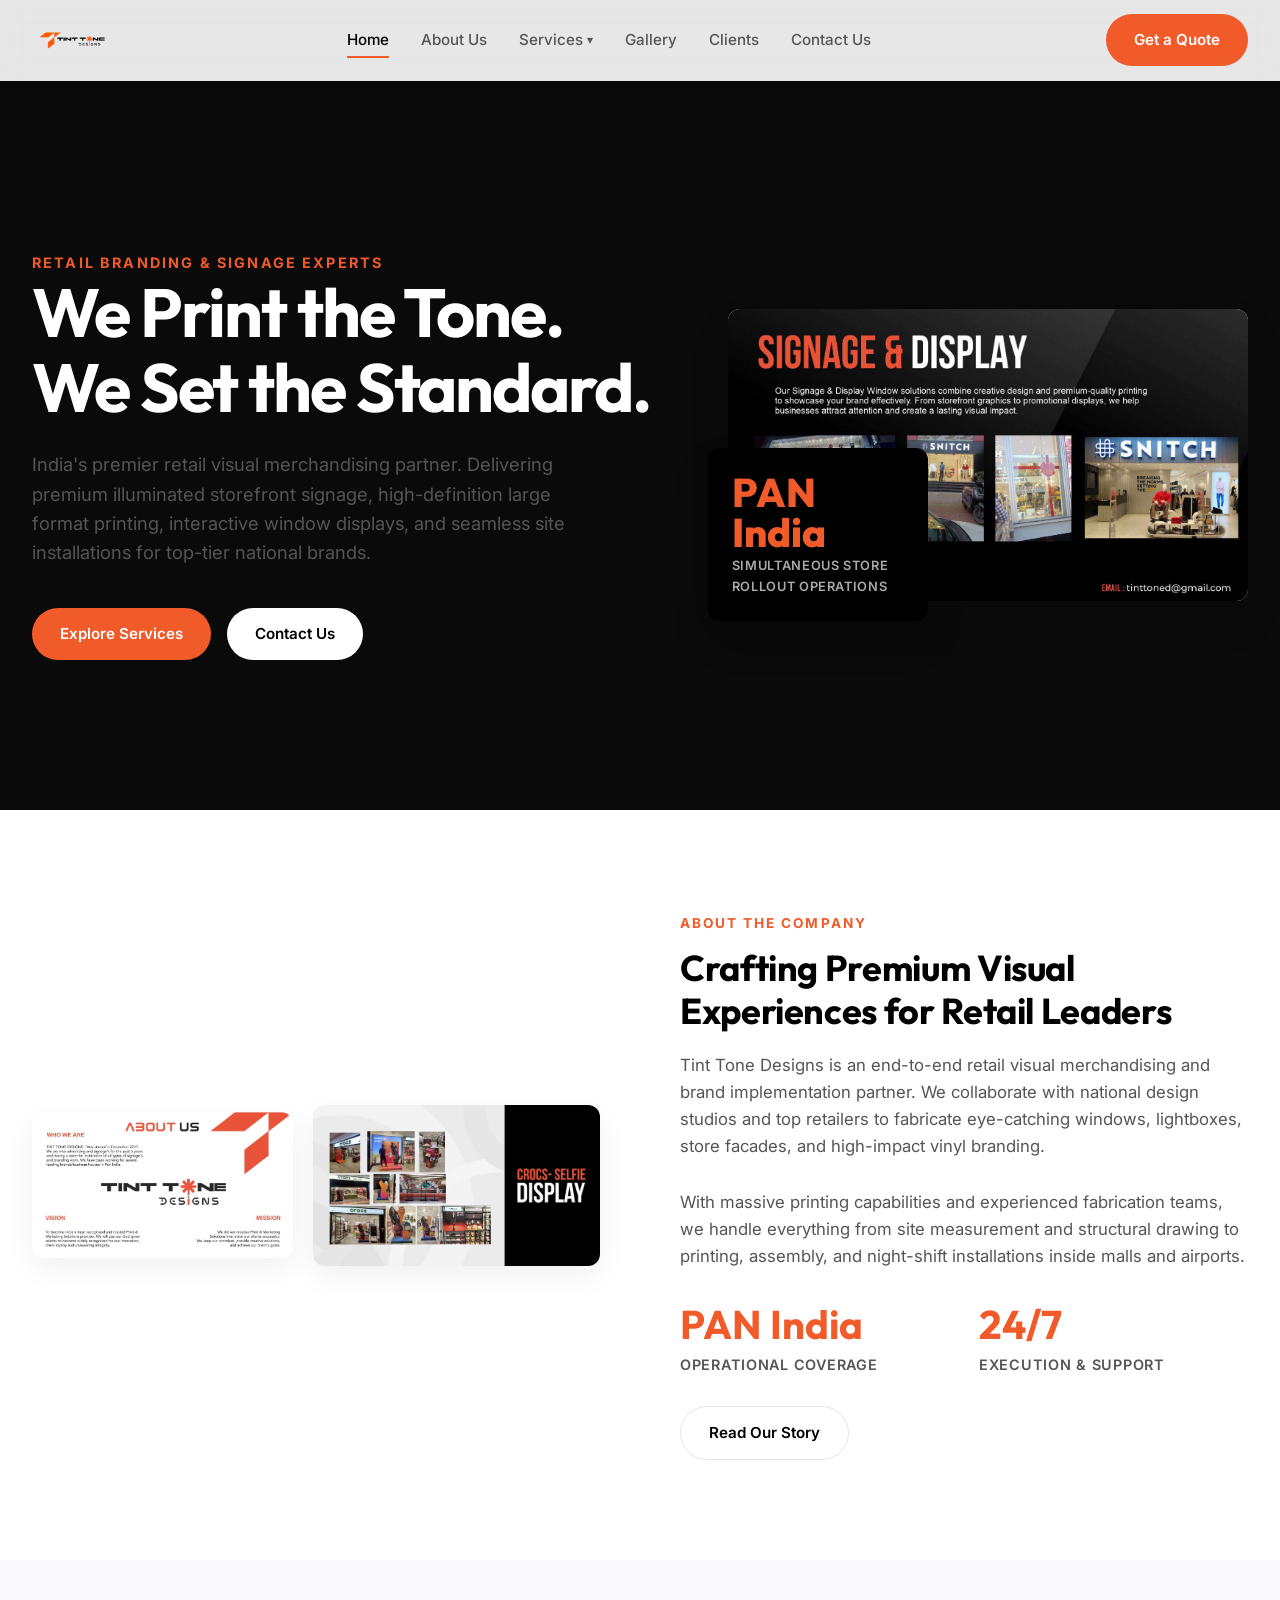
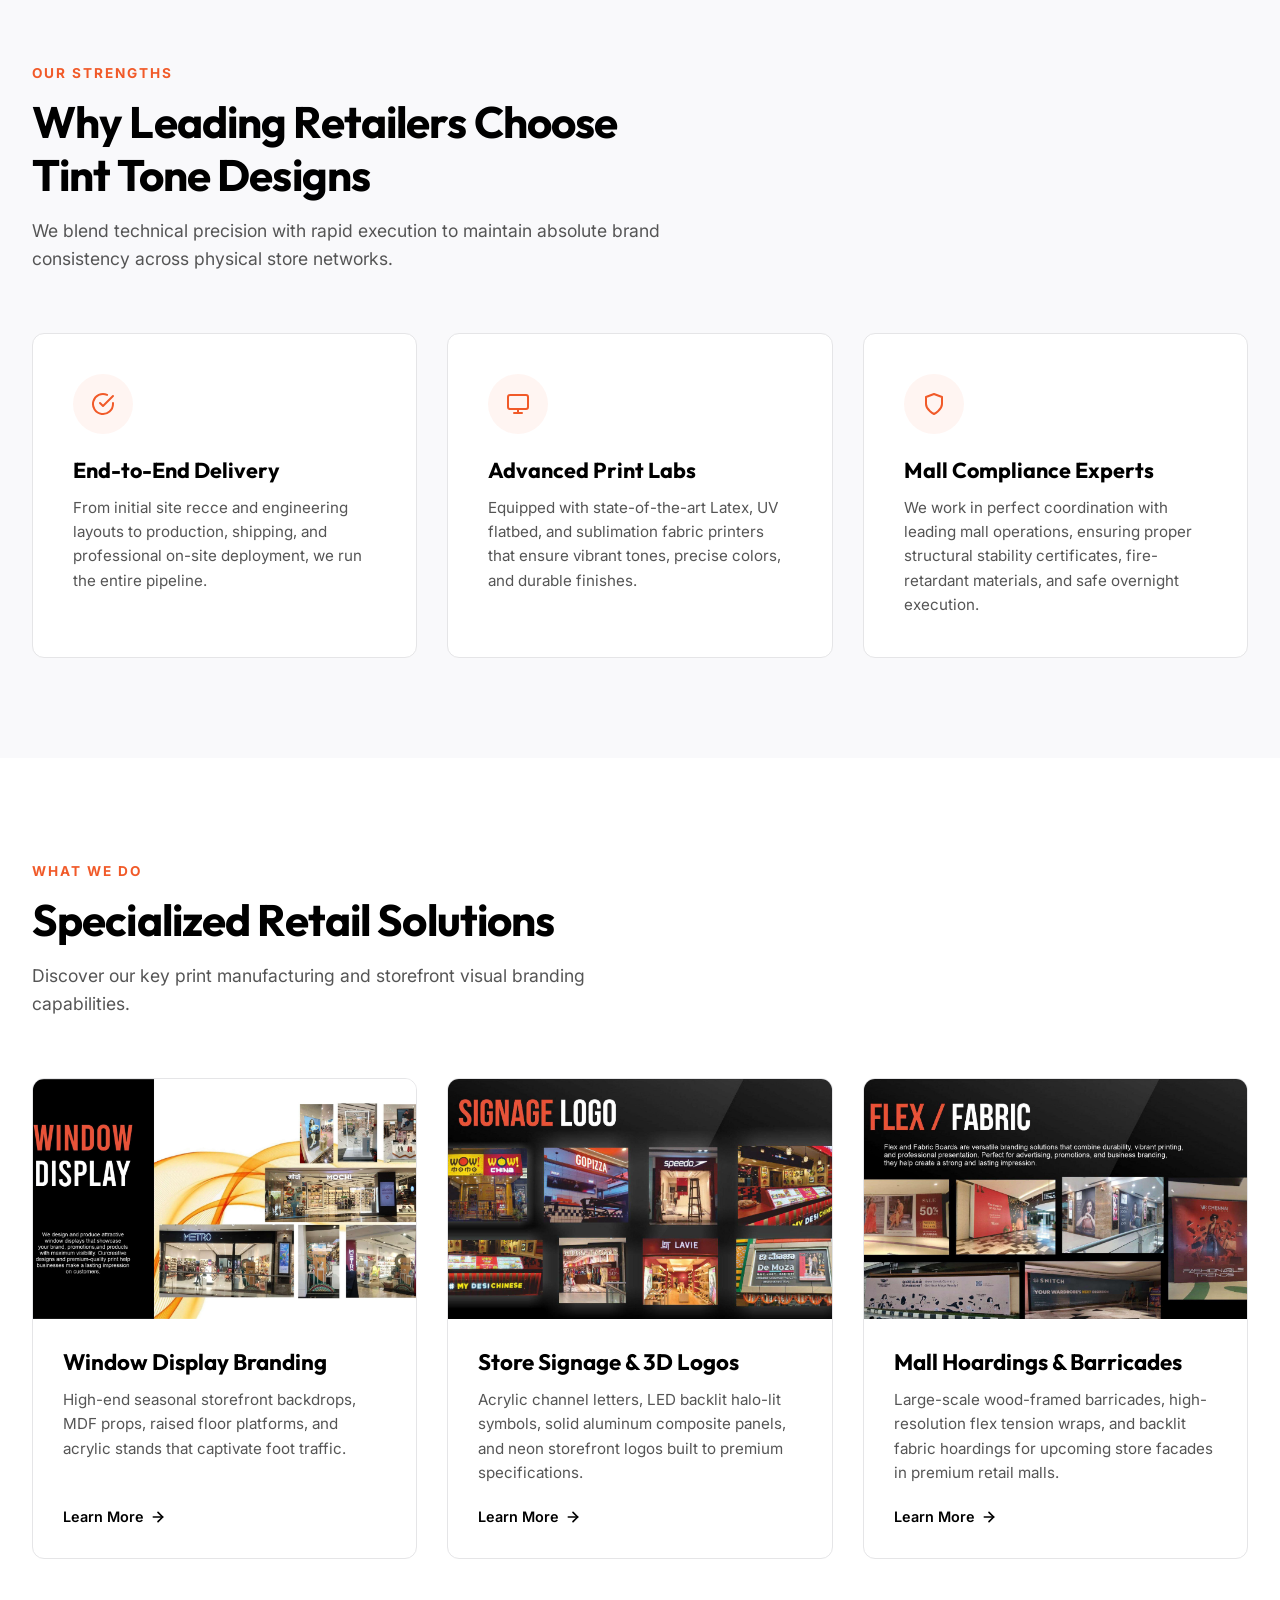
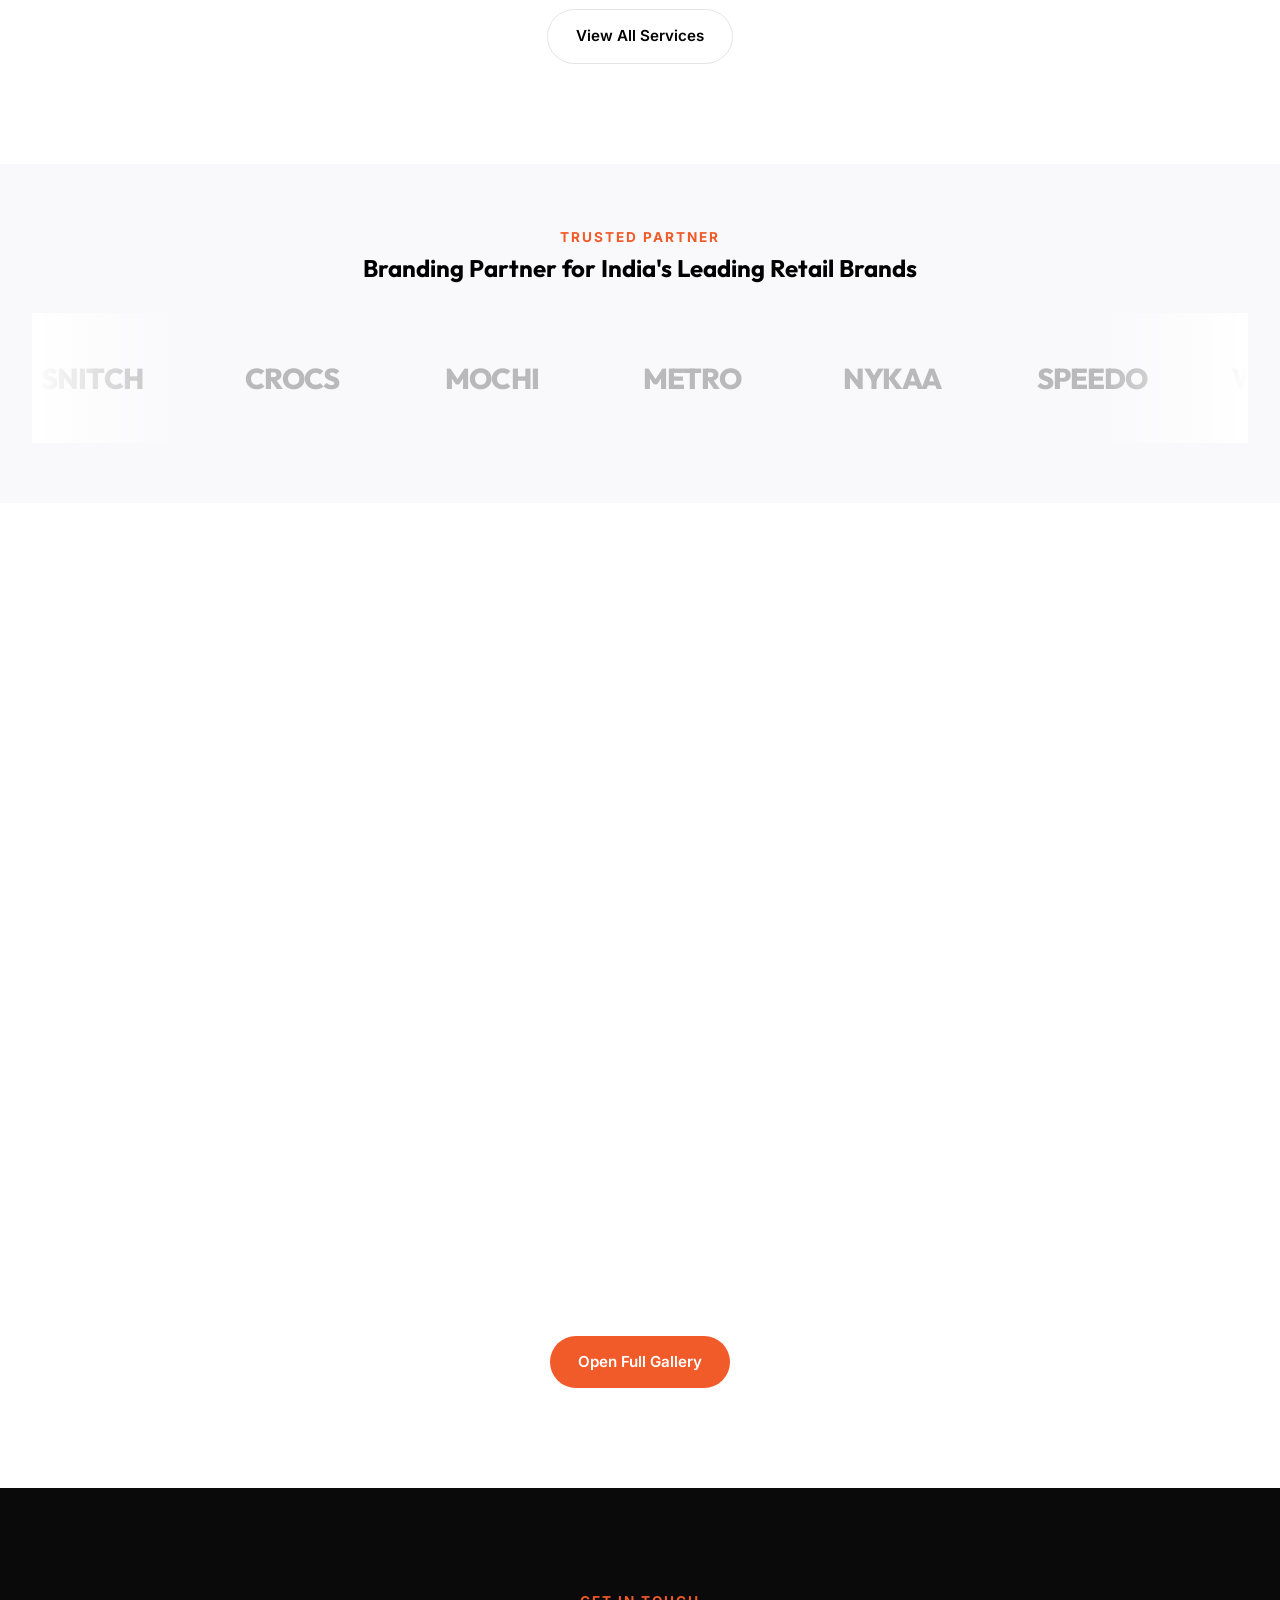
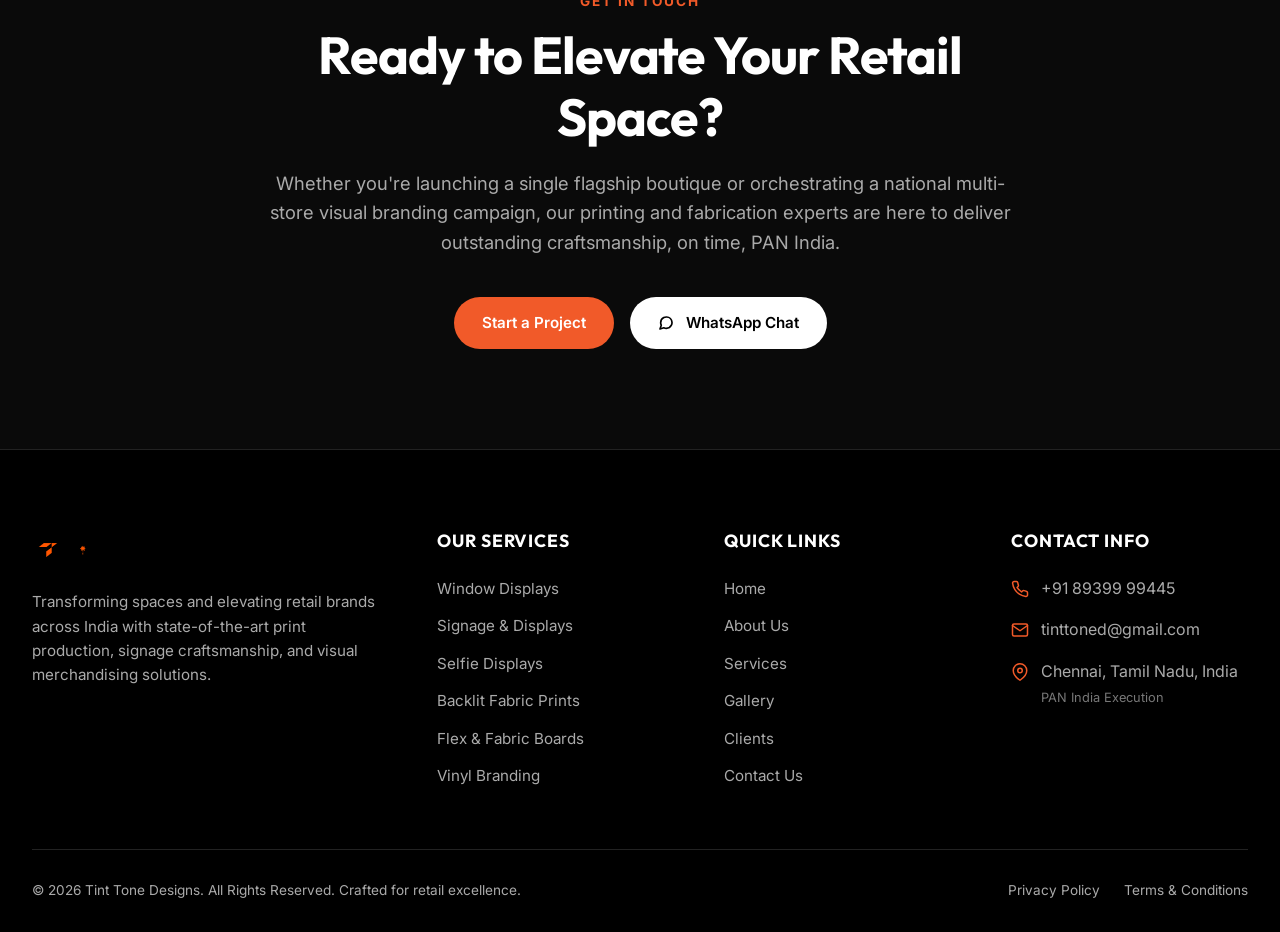
==== commit 4027d412: "Update services dropdown, dynamic service pages, About Us content, segmented gallery, and clients lo" ====
--- a/index.html
+++ b/index.html
@@ -18,7 +18,21 @@
             <nav class="nav-links">
                 <a href="index.html" class="active">Home</a>
                 <a href="about.html">About Us</a>
-                <a href="services.html">Services</a>
+                <div class="nav-item-dropdown">
+                    <a href="services.html" class="dropdown-toggle">Services <span class="arrow">&#9662;</span></a>
+                    <div class="dropdown-menu">
+                        <a href="service-detail.html?service=acp_singage">ACP Signage</a>
+                        <a href="service-detail.html?service=acrylic_signage">Acrylic Signage Letters</a>
+                        <a href="service-detail.html?service=canopy">Canopy Printing</a>
+                        <a href="service-detail.html?service=customised">Customised Wallpaper</a>
+                        <a href="service-detail.html?service=flex_printing">Flex Printing</a>
+                        <a href="service-detail.html?service=outdoor_hoarding">Outdoor Hoarding</a>
+                        <a href="service-detail.html?service=sun_board">Sun Board Printing</a>
+                        <a href="service-detail.html?service=uv_acrylic">UV Acrylic Printing</a>
+                        <a href="service-detail.html?service=uv_backlit_fabric">UV Backlit Fabric Print</a>
+                        <a href="service-detail.html?service=vinyl">Vinyl Printing</a>
+                    </div>
+                </div>
                 <a href="gallery.html">Gallery</a>
                 <a href="clients.html">Clients</a>
                 <a href="contact.html">Contact Us</a>
--- a/css/style.css
+++ b/css/style.css
@@ -282,6 +282,77 @@
     width: 100%;
 }
 
+/* Dropdown Menu Styles */
+.nav-item-dropdown {
+    position: relative;
+    display: inline-block;
+}
+
+.dropdown-toggle {
+    display: flex;
+    align-items: center;
+    gap: 4px;
+    cursor: pointer;
+}
+
+.dropdown-toggle .arrow {
+    font-size: 0.75rem;
+    transition: transform var(--transition);
+}
+
+.nav-item-dropdown:hover .dropdown-toggle .arrow {
+    transform: rotate(180deg);
+}
+
+.dropdown-menu {
+    display: block;
+    position: absolute;
+    top: 100%;
+    left: 50%;
+    transform: translateX(-50%) translateY(15px);
+    background: rgba(255, 255, 255, 0.98);
+    backdrop-filter: blur(10px);
+    min-width: 240px;
+    box-shadow: 0 10px 30px rgba(0, 0, 0, 0.08);
+    border-radius: var(--radius-md);
+    padding: 12px 0;
+    z-index: 1000;
+    border: 1px solid var(--border-color);
+    opacity: 0;
+    visibility: hidden;
+    transition: opacity 0.3s ease, transform 0.3s ease, visibility 0.3s ease;
+    pointer-events: none;
+}
+
+.dropdown-menu a {
+    color: var(--text-muted);
+    padding: 10px 24px;
+    display: block;
+    font-size: 0.9rem;
+    font-weight: 500;
+    transition: var(--transition);
+}
+
+.dropdown-menu a::after {
+    display: none !important; /* Disable the underline animation for dropdown links */
+}
+
+.dropdown-menu a:hover {
+    color: var(--primary);
+    background-color: var(--section-bg);
+    padding-left: 30px;
+}
+
+/* Show Dropdown on Hover for Desktop */
+@media (min-width: 993px) {
+    .nav-item-dropdown:hover .dropdown-menu {
+        opacity: 1;
+        visibility: visible;
+        transform: translateX(-50%) translateY(0);
+        pointer-events: auto;
+    }
+}
+
 .nav-cta {
     display: flex;
     align-items: center;
@@ -335,6 +406,60 @@
         display: none;
     }
     
+    /* Mobile Dropdown Styling */
+    .nav-item-dropdown {
+        width: 100%;
+    }
+    
+    .nav-item-dropdown .dropdown-toggle {
+        display: flex;
+        justify-content: space-between;
+        align-items: center;
+        width: 100%;
+        padding: 6px 0;
+    }
+
+    .nav-item-dropdown .dropdown-toggle .arrow {
+        transition: transform 0.3s ease;
+    }
+
+    .nav-item-dropdown.active .dropdown-toggle .arrow {
+        transform: rotate(180deg);
+    }
+
+    .dropdown-menu {
+        display: none;
+        position: static;
+        min-width: 100%;
+        box-shadow: none;
+        border: none;
+        border-left: 2px solid var(--border-color);
+        background: transparent;
+        backdrop-filter: none;
+        transform: none;
+        opacity: 1;
+        visibility: visible;
+        padding: 5px 0 5px 15px;
+        margin-top: 5px;
+        transition: none;
+        pointer-events: auto;
+    }
+    
+    .dropdown-menu.active {
+        display: block;
+    }
+
+    .dropdown-menu a {
+        padding: 8px 10px;
+        color: var(--text-muted);
+    }
+    
+    .dropdown-menu a:hover {
+        padding-left: 15px;
+        color: var(--primary);
+        background: transparent;
+    }
+    
     .menu-toggle.active span:nth-child(1) {
         transform: translateY(9px) rotate(45deg);
     }
@@ -1039,8 +1164,8 @@
 
 .vm-grid {
     display: grid;
-    grid-template-columns: 1fr 1fr;
-    gap: 60px;
+    grid-template-columns: 1fr 1fr 1fr;
+    gap: 40px;
 }
 
 @media (max-width: 992px) {
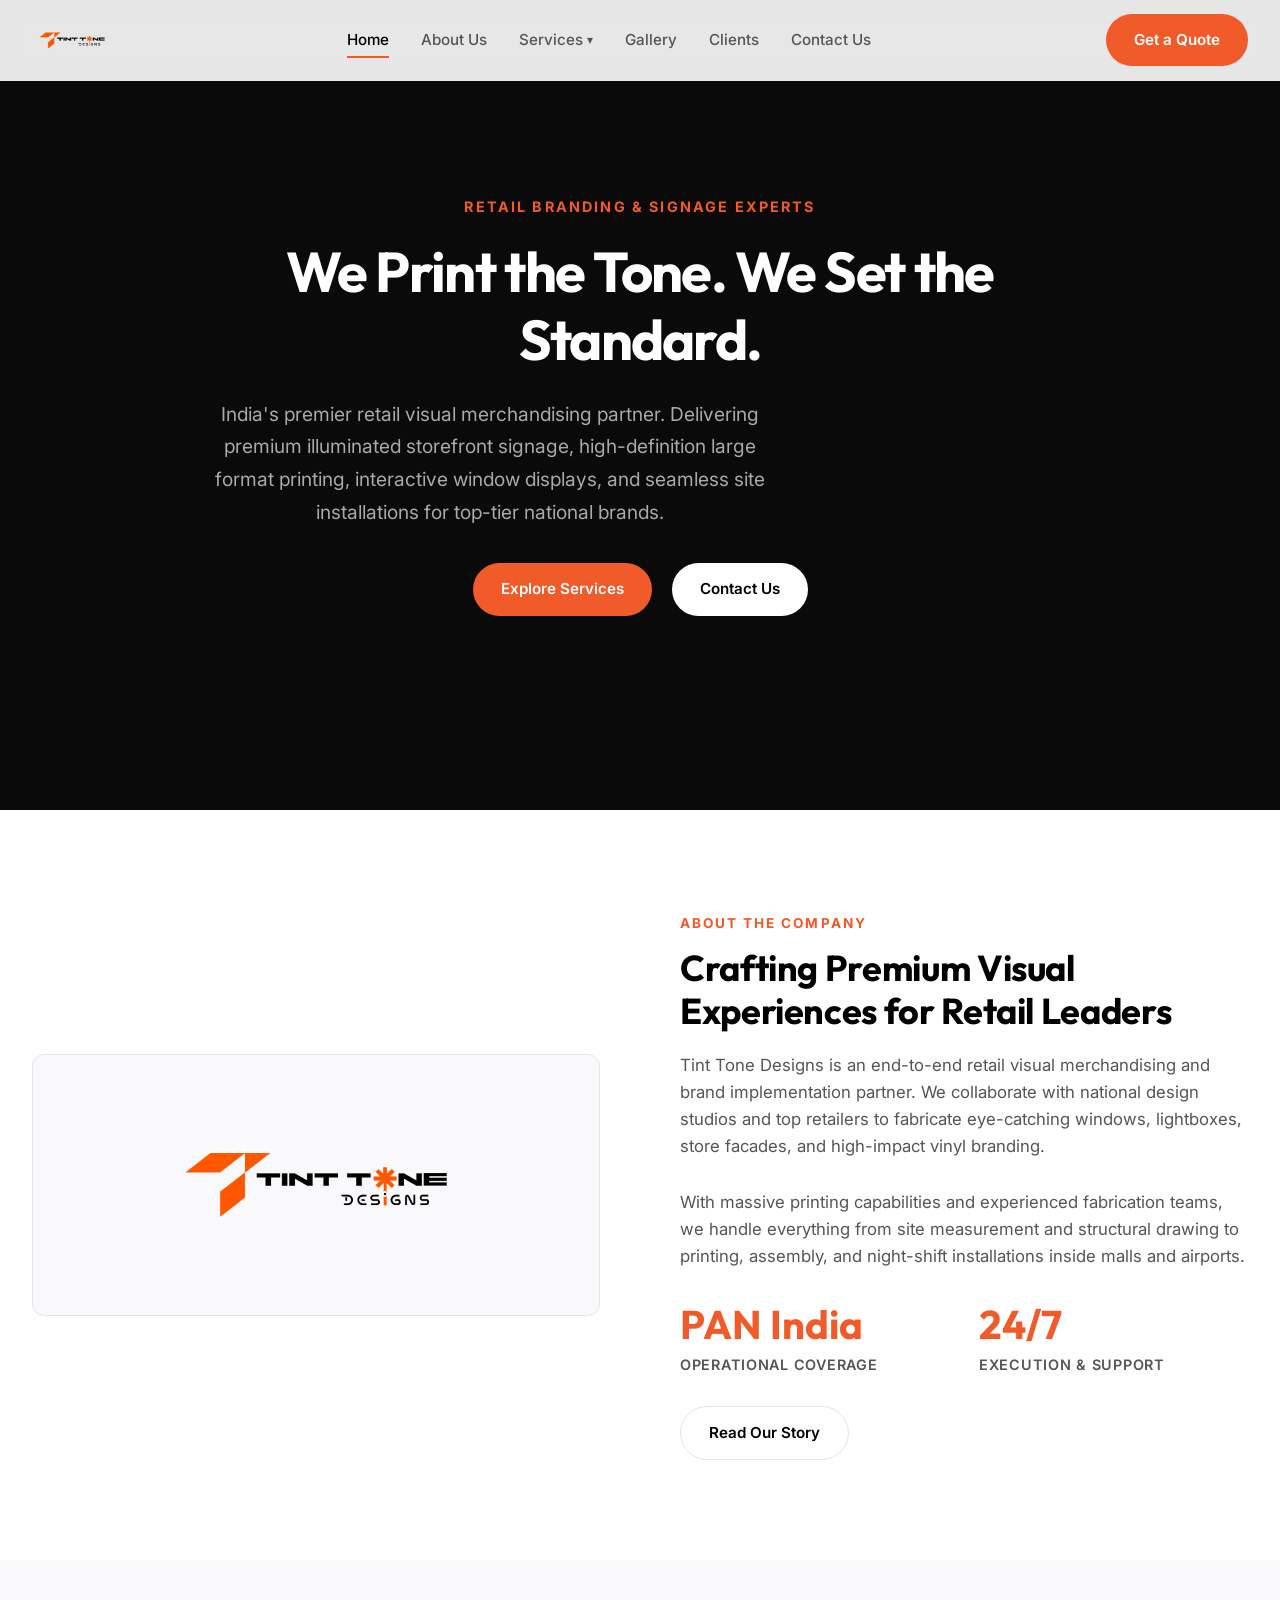
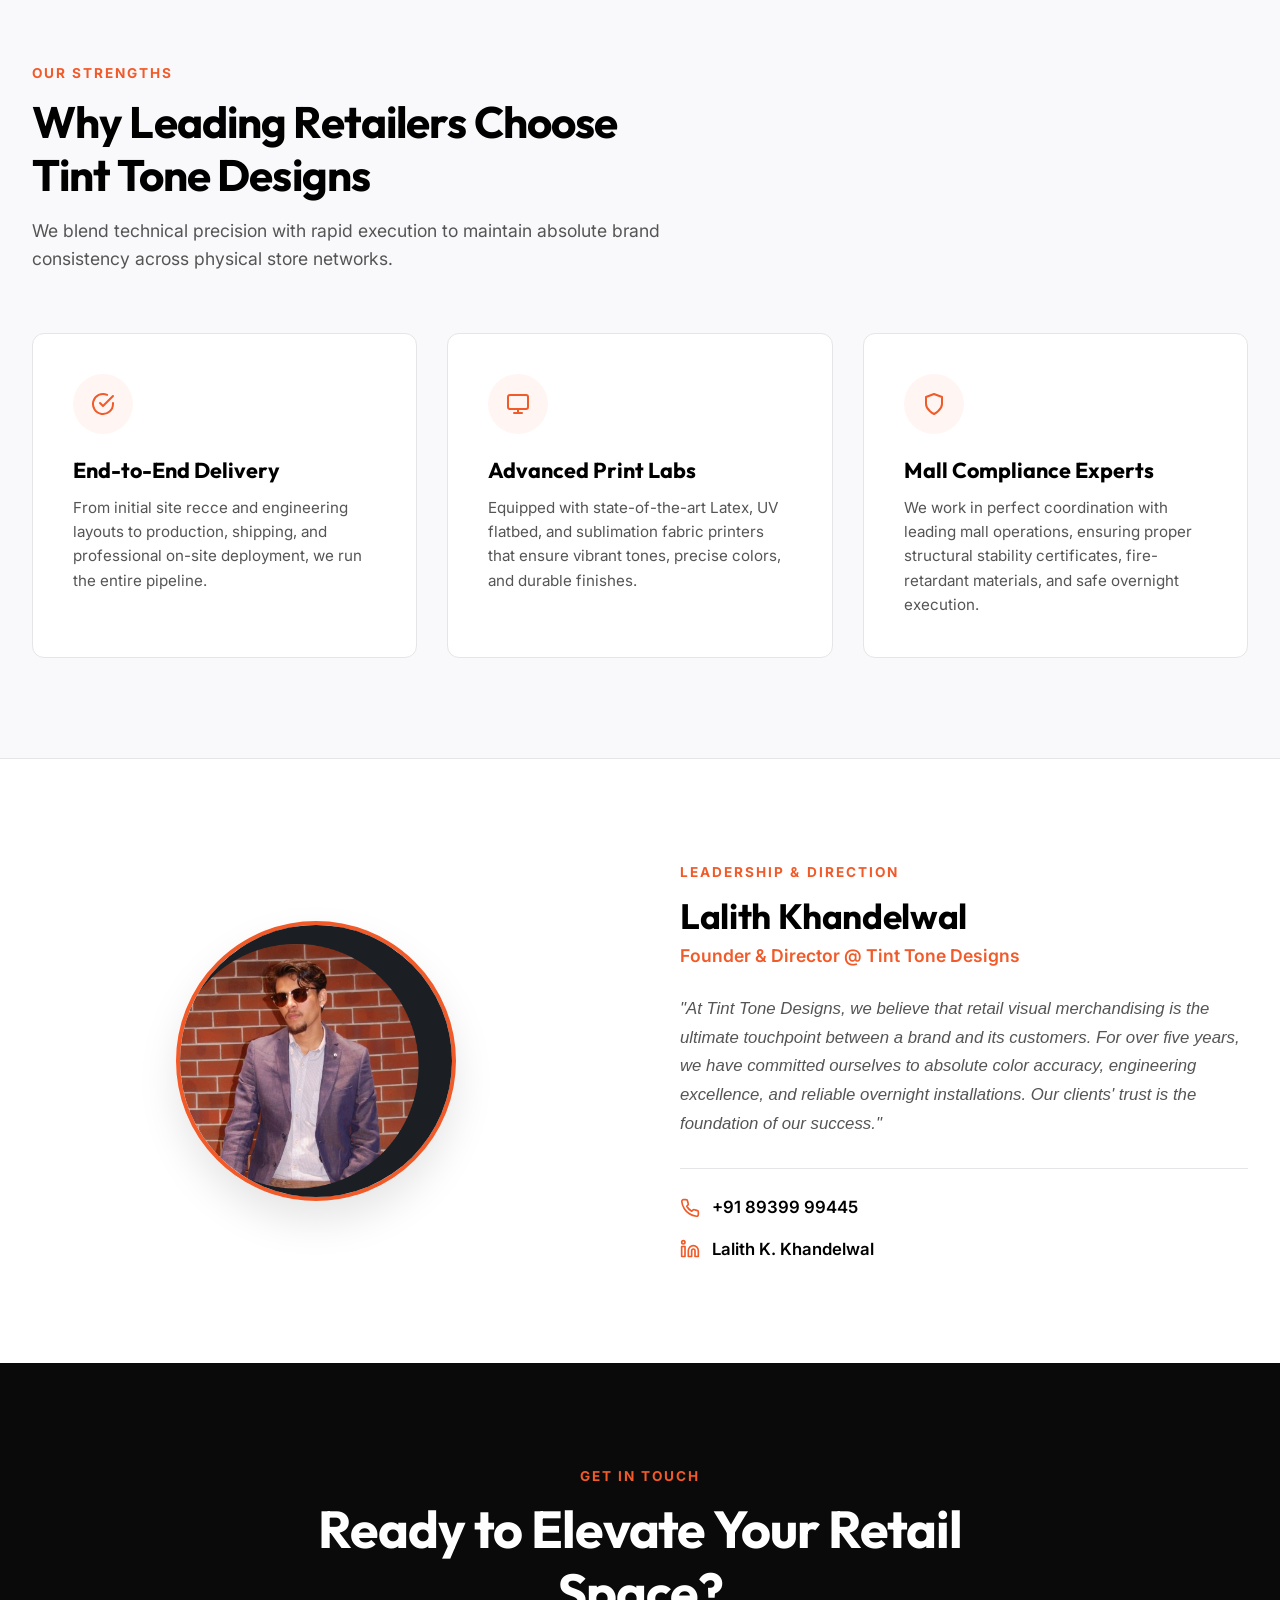
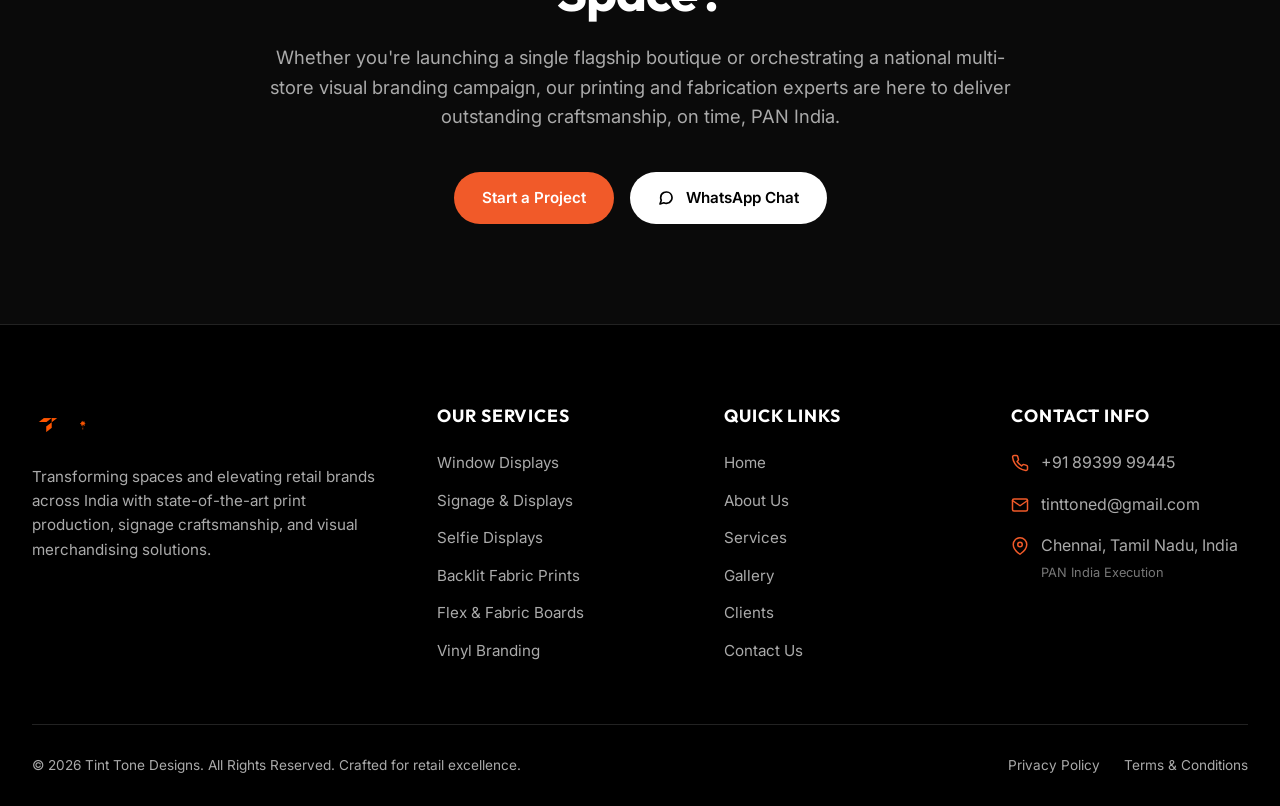
==== commit 6e8f0735: "Update Home Page: center hero, replace intro images with logo, remove placeholder sections, and add " ====
--- a/index.html
+++ b/index.html
@@ -49,26 +49,15 @@
     </header>
 
     <!-- Hero Section -->
-    <section class="hero bg-dark">
-        <div class="container">
-            <div class="hero-grid">
-                <div class="hero-content animate-fade-in">
-                    <span class="hero-tag">Retail Branding & Signage Experts</span>
-                    <h1>We Print the Tone. We Set the Standard.</h1>
-                    <p>India's premier retail visual merchandising partner. Delivering premium illuminated storefront signage, high-definition large format printing, interactive window displays, and seamless site installations for top-tier national brands.</p>
-                    <div class="hero-btns">
-                        <a href="services.html" class="btn btn-primary">Explore Services</a>
-                        <a href="contact.html" class="btn btn-white">Contact Us</a>
-                    </div>
-                </div>
-                <div class="hero-image animate-fade-in" style="transition-delay: 0.2s;">
-                    <div class="hero-img-wrapper">
-                        <img src="images/TINT TONE  PORTFOLIO-05.jpg" alt="Premium Storefront Signage and Retail Branding Showcase - Snitch">
-                    </div>
-                    <div class="hero-badge">
-                        <div class="number">PAN India</div>
-                        <div class="text">Simultaneous Store Rollout Operations</div>
-                    </div>
+    <section class="hero bg-dark" style="padding: 100px 0;">
+        <div class="container">
+            <div class="hero-content animate-fade-in" style="text-align: center; max-width: 850px; margin: 0 auto;">
+                <span class="hero-tag" style="display: inline-block; margin-bottom: 20px;">Retail Branding & Signage Experts</span>
+                <h1 style="font-size: 3.5rem; line-height: 1.2; margin-bottom: 25px;">We Print the Tone. We Set the Standard.</h1>
+                <p style="font-size: 1.2rem; line-height: 1.7; color: var(--text-light-muted); margin-bottom: 35px;">India's premier retail visual merchandising partner. Delivering premium illuminated storefront signage, high-definition large format printing, interactive window displays, and seamless site installations for top-tier national brands.</p>
+                <div class="hero-btns" style="display: flex; justify-content: center; gap: 20px;">
+                    <a href="services.html" class="btn btn-primary">Explore Services</a>
+                    <a href="contact.html" class="btn btn-white">Contact Us</a>
                 </div>
             </div>
         </div>
@@ -78,14 +67,9 @@
     <section class="section">
         <div class="container">
             <div class="intro-grid">
-                <div class="intro-image-grid animate-fade-in">
-                    <div class="intro-img-col1">
-                        <div class="intro-img">
-                            <img src="images/TINT TONE  PORTFOLIO-02.jpg" alt="Tint Tone Designs Company Profile Cover">
-                        </div>
-                    </div>
-                    <div class="intro-img">
-                        <img src="images/TINT TONE  PORTFOLIO-06.jpg" alt="Retail Selfie Display Mockup - Crocs">
+                <div class="intro-image-grid animate-fade-in" style="display: flex; justify-content: center; align-items: center; padding: 40px; background-color: var(--section-bg); border-radius: var(--radius-md); border: 1px solid var(--border-color);">
+                    <div style="max-width: 320px; width: 100%;">
+                        <img src="images/logo.png" alt="Tint Tone Designs Logo" style="width: 100%; height: auto; object-fit: contain;">
                     </div>
                 </div>
                 <div class="intro-content animate-fade-in" style="transition-delay: 0.2s;">
@@ -147,150 +131,35 @@
         </div>
     </section>
 
-    <!-- Featured Services Section -->
-    <section class="section">
-        <div class="container">
-            <div class="section-header animate-fade-in">
-                <span class="section-tag">What We Do</span>
-                <h2>Specialized Retail Solutions</h2>
-                <p>Discover our key print manufacturing and storefront visual branding capabilities.</p>
-            </div>
-
-            <div class="services-grid">
-                <!-- Card 1 -->
-                <div class="service-card animate-fade-in">
-                    <div class="service-img-wrapper">
-                        <img src="images/TINT TONE  PORTFOLIO-04.jpg" alt="Window Display Branding - Mochi / Metro">
-                    </div>
-                    <div class="service-card-body">
-                        <h3>Window Display Branding</h3>
-                        <p>High-end seasonal storefront backdrops, MDF props, raised floor platforms, and acrylic stands that captivate foot traffic.</p>
-                        <a href="services.html#window-displays" class="service-card-link">
-                            Learn More 
-                            <svg xmlns="http://www.w3.org/2000/svg" width="16" height="16" viewBox="0 0 24 24" fill="none" stroke="currentColor" stroke-width="2.5" stroke-linecap="round" stroke-linejoin="round"><line x1="5" y1="12" x2="19" y2="12"></line><polyline points="12 5 19 12 12 19"></polyline></svg>
-                        </a>
-                    </div>
-                </div>
-                <!-- Card 2 -->
-                <div class="service-card animate-fade-in" style="transition-delay: 0.1s;">
-                    <div class="service-img-wrapper">
-                        <img src="images/TINT TONE  PORTFOLIO-07.jpg" alt="Illuminated Signage & 3D Logo Fabrication">
-                    </div>
-                    <div class="service-card-body">
-                        <h3>Store Signage & 3D Logos</h3>
-                        <p>Acrylic channel letters, LED backlit halo-lit symbols, solid aluminum composite panels, and neon storefront logos built to premium specifications.</p>
-                        <a href="services.html#store-signage" class="service-card-link">
-                            Learn More 
-                            <svg xmlns="http://www.w3.org/2000/svg" width="16" height="16" viewBox="0 0 24 24" fill="none" stroke="currentColor" stroke-width="2.5" stroke-linecap="round" stroke-linejoin="round"><line x1="5" y1="12" x2="19" y2="12"></line><polyline points="12 5 19 12 12 19"></polyline></svg>
-                        </a>
-                    </div>
-                </div>
-                <!-- Card 3 -->
-                <div class="service-card animate-fade-in" style="transition-delay: 0.2s;">
-                    <div class="service-img-wrapper">
-                        <img src="images/TINT TONE  PORTFOLIO-09.jpg" alt="Mall Barricades & Hoardings - Third Wave Coffee / Snitch">
-                    </div>
-                    <div class="service-card-body">
-                        <h3>Mall Hoardings & Barricades</h3>
-                        <p>Large-scale wood-framed barricades, high-resolution flex tension wraps, and backlit fabric hoardings for upcoming store facades in premium retail malls.</p>
-                        <a href="services.html#fabric-barricades" class="service-card-link">
-                            Learn More 
-                            <svg xmlns="http://www.w3.org/2000/svg" width="16" height="16" viewBox="0 0 24 24" fill="none" stroke="currentColor" stroke-width="2.5" stroke-linecap="round" stroke-linejoin="round"><line x1="5" y1="12" x2="19" y2="12"></line><polyline points="12 5 19 12 12 19"></polyline></svg>
-                        </a>
-                    </div>
-                </div>
-            </div>
-            
-            <div style="text-align: center; margin-top: 50px;" class="animate-fade-in">
-                <a href="services.html" class="btn btn-outline">View All Services</a>
-            </div>
-        </div>
-    </section>
-
-    <!-- Client Logo Marquee Section -->
-    <section class="section section-bg" style="padding: 60px 0;">
-        <div class="container">
-            <div style="text-align: center; margin-bottom: 30px;" class="animate-fade-in">
-                <span class="section-tag">Trusted Partner</span>
-                <h3 style="font-size: 1.5rem; margin-top: 5px;">Branding Partner for India's Leading Retail Brands</h3>
-            </div>
-            
-            <div class="marquee-container animate-fade-in">
-                <div class="marquee-track">
-                    <!-- Original set -->
-                    <div class="marquee-logo"><span>SNITCH</span></div>
-                    <div class="marquee-logo"><span>CROCS</span></div>
-                    <div class="marquee-logo"><span>MOCHI</span></div>
-                    <div class="marquee-logo"><span>METRO</span></div>
-                    <div class="marquee-logo"><span>NYKAA</span></div>
-                    <div class="marquee-logo"><span>SPEEDO</span></div>
-                    <div class="marquee-logo"><span>WOW! MOMO</span></div>
-                    <div class="marquee-logo"><span>MEENA BAZAAR</span></div>
-                    <div class="marquee-logo"><span>THIRD WAVE COFFEE</span></div>
-                    <div class="marquee-logo"><span>LIFESTYLE</span></div>
+    <!-- Founder & Director Section -->
+    <section class="section" style="border-top: 1px solid var(--border-color);">
+        <div class="container">
+            <div class="intro-grid" style="align-items: center;">
+                <div class="animate-fade-in" style="display: flex; justify-content: center; align-items: center;">
+                    <div style="width: 280px; height: 280px; border-radius: 50%; overflow: hidden; box-shadow: var(--shadow-lg); border: 4px solid var(--primary);">
+                        <img src="images/lalith_khandelwal.png" alt="Lalith Khandelwal" style="width: 100%; height: 100%; object-fit: cover;">
+                    </div>
+                </div>
+                <div class="intro-content animate-fade-in" style="transition-delay: 0.2s;">
+                    <span class="section-tag">Leadership & Direction</span>
+                    <h3 style="font-size: 2.2rem; font-weight: 700; margin-bottom: 5px; color: var(--black);">Lalith Khandelwal</h3>
+                    <p style="font-size: 1.1rem; font-weight: 600; color: var(--primary); margin-bottom: 25px;">Founder & Director @ Tint Tone Designs</p>
                     
-                    <!-- Duplicate set for infinite loop -->
-                    <div class="marquee-logo"><span>SNITCH</span></div>
-                    <div class="marquee-logo"><span>CROCS</span></div>
-                    <div class="marquee-logo"><span>MOCHI</span></div>
-                    <div class="marquee-logo"><span>METRO</span></div>
-                    <div class="marquee-logo"><span>NYKAA</span></div>
-                    <div class="marquee-logo"><span>SPEEDO</span></div>
-                    <div class="marquee-logo"><span>WOW! MOMO</span></div>
-                    <div class="marquee-logo"><span>MEENA BAZAAR</span></div>
-                    <div class="marquee-logo"><span>THIRD WAVE COFFEE</span></div>
-                    <div class="marquee-logo"><span>LIFESTYLE</span></div>
-                </div>
-            </div>
-        </div>
-    </section>
-
-    <!-- Project Showcase Preview -->
-    <section class="section">
-        <div class="container">
-            <div class="section-header animate-fade-in">
-                <span class="section-tag">Portfolio Showcase</span>
-                <h2>Recent Installations</h2>
-                <p>Browse high-definition portfolio plates showing our visual branding and signage execution on sites.</p>
-            </div>
-
-            <div class="gallery-grid">
-                <!-- Item 1 -->
-                <div class="gallery-item animate-fade-in" data-src="images/TINT TONE  PORTFOLIO-04.jpg" data-caption="Window Display - Mochi & Metro Storefronts">
-                    <img src="images/TINT TONE  PORTFOLIO-04.jpg" alt="Window Display - Mochi & Metro Storefronts">
-                    <div class="gallery-item-overlay">
-                        <h4>Window Display</h4>
-                        <span>Mochi & Metro Shoes</span>
-                    </div>
-                </div>
-                <!-- Item 2 -->
-                <div class="gallery-item animate-fade-in" style="transition-delay: 0.1s;" data-src="images/TINT TONE  PORTFOLIO-05.jpg" data-caption="Storefront Signage & Display - Snitch">
-                    <img src="images/TINT TONE  PORTFOLIO-05.jpg" alt="Storefront Signage & Display - Snitch">
-                    <div class="gallery-item-overlay">
-                        <h4>Signage & Display</h4>
-                        <span>Snitch Retail Store</span>
-                    </div>
-                </div>
-                <!-- Item 3 -->
-                <div class="gallery-item animate-fade-in" style="transition-delay: 0.2s;" data-src="images/TINT TONE  PORTFOLIO-06.jpg" data-caption="Interactive Selfie Display - Crocs Store">
-                    <img src="images/TINT TONE  PORTFOLIO-06.jpg" alt="Interactive Selfie Display - Crocs Store">
-                    <div class="gallery-item-overlay">
-                        <h4>Selfie Display Setup</h4>
-                        <span>Crocs Interactive In-Store</span>
-                    </div>
-                </div>
-                <!-- Item 4 -->
-                <div class="gallery-item animate-fade-in" style="transition-delay: 0.3s;" data-src="images/TINT TONE  PORTFOLIO-07.jpg" data-caption="Signage Logo & Illuminated Branding - Wow! Momo, Speedo, Meena Bazaar">
-                    <img src="images/TINT TONE  PORTFOLIO-07.jpg" alt="Signage Logo & Illuminated Branding - Wow! Momo, Speedo, Meena Bazaar">
-                    <div class="gallery-item-overlay">
-                        <h4>Illuminated Logos</h4>
-                        <span>Various Retail Brands</span>
-                    </div>
-                </div>
-            </div>
-
-            <div style="text-align: center; margin-top: 50px;" class="animate-fade-in">
-                <a href="gallery.html" class="btn btn-primary">Open Full Gallery</a>
+                    <p style="font-size: 1.05rem; line-height: 1.7; color: var(--text-muted); margin-bottom: 30px; font-style: italic;">
+                        "At Tint Tone Designs, we believe that retail visual merchandising is the ultimate touchpoint between a brand and its customers. For over five years, we have committed ourselves to absolute color accuracy, engineering excellence, and reliable overnight installations. Our clients' trust is the foundation of our success."
+                    </p>
+                    
+                    <div class="contact-info" style="display: flex; flex-direction: column; gap: 15px; border-top: 1px solid var(--border-color); padding-top: 25px;">
+                        <div style="display: flex; align-items: center; gap: 12px; font-size: 1.05rem; color: var(--black); font-weight: 600;">
+                            <svg xmlns="http://www.w3.org/2000/svg" width="20" height="20" viewBox="0 0 24 24" fill="none" stroke="var(--primary)" stroke-width="2" stroke-linecap="round" stroke-linejoin="round"><path d="M22 16.92v3a2 2 0 0 1-2.18 2 19.79 19.79 0 0 1-8.63-3.07 19.5 19.5 0 0 1-6-6 19.79 19.79 0 0 1-3.07-8.67A2 2 0 0 1 4.11 2h3a2 2 0 0 1 2 1.72 12.84 12.84 0 0 0 .7 2.81 2 2 0 0 1-.45 2.11L8.09 9.91a16 16 0 0 0 6 6l1.27-1.27a2 2 0 0 1 2.11-.45 12.84 12.84 0 0 0 2.81.7A2 2 0 0 1 22 16.92z"></path></svg>
+                            <span>+91 89399 99445</span>
+                        </div>
+                        <div style="display: flex; align-items: center; gap: 12px; font-size: 1.05rem; color: var(--black); font-weight: 600;">
+                            <svg xmlns="http://www.w3.org/2000/svg" width="20" height="20" viewBox="0 0 24 24" fill="none" stroke="var(--primary)" stroke-width="2" stroke-linecap="round" stroke-linejoin="round"><path d="M16 8a6 6 0 0 1 6 6v7h-4v-7a2 2 0 0 0-2-2 2 2 0 0 0-2 2v7h-4v-7a6 6 0 0 1 6-6z"></path><rect x="2" y="9" width="4" height="12"></rect><circle cx="4" cy="4" r="2"></circle></svg>
+                            <a href="https://www.linkedin.com/in/lalith-k-khandelwal-15632793/" target="_blank" style="color: var(--black); text-decoration: none; transition: var(--transition);" onmouseover="this.style.color='var(--primary)'" onmouseout="this.style.color='var(--black)'">Lalith K. Khandelwal</a>
+                        </div>
+                    </div>
+                </div>
             </div>
         </div>
     </section>
